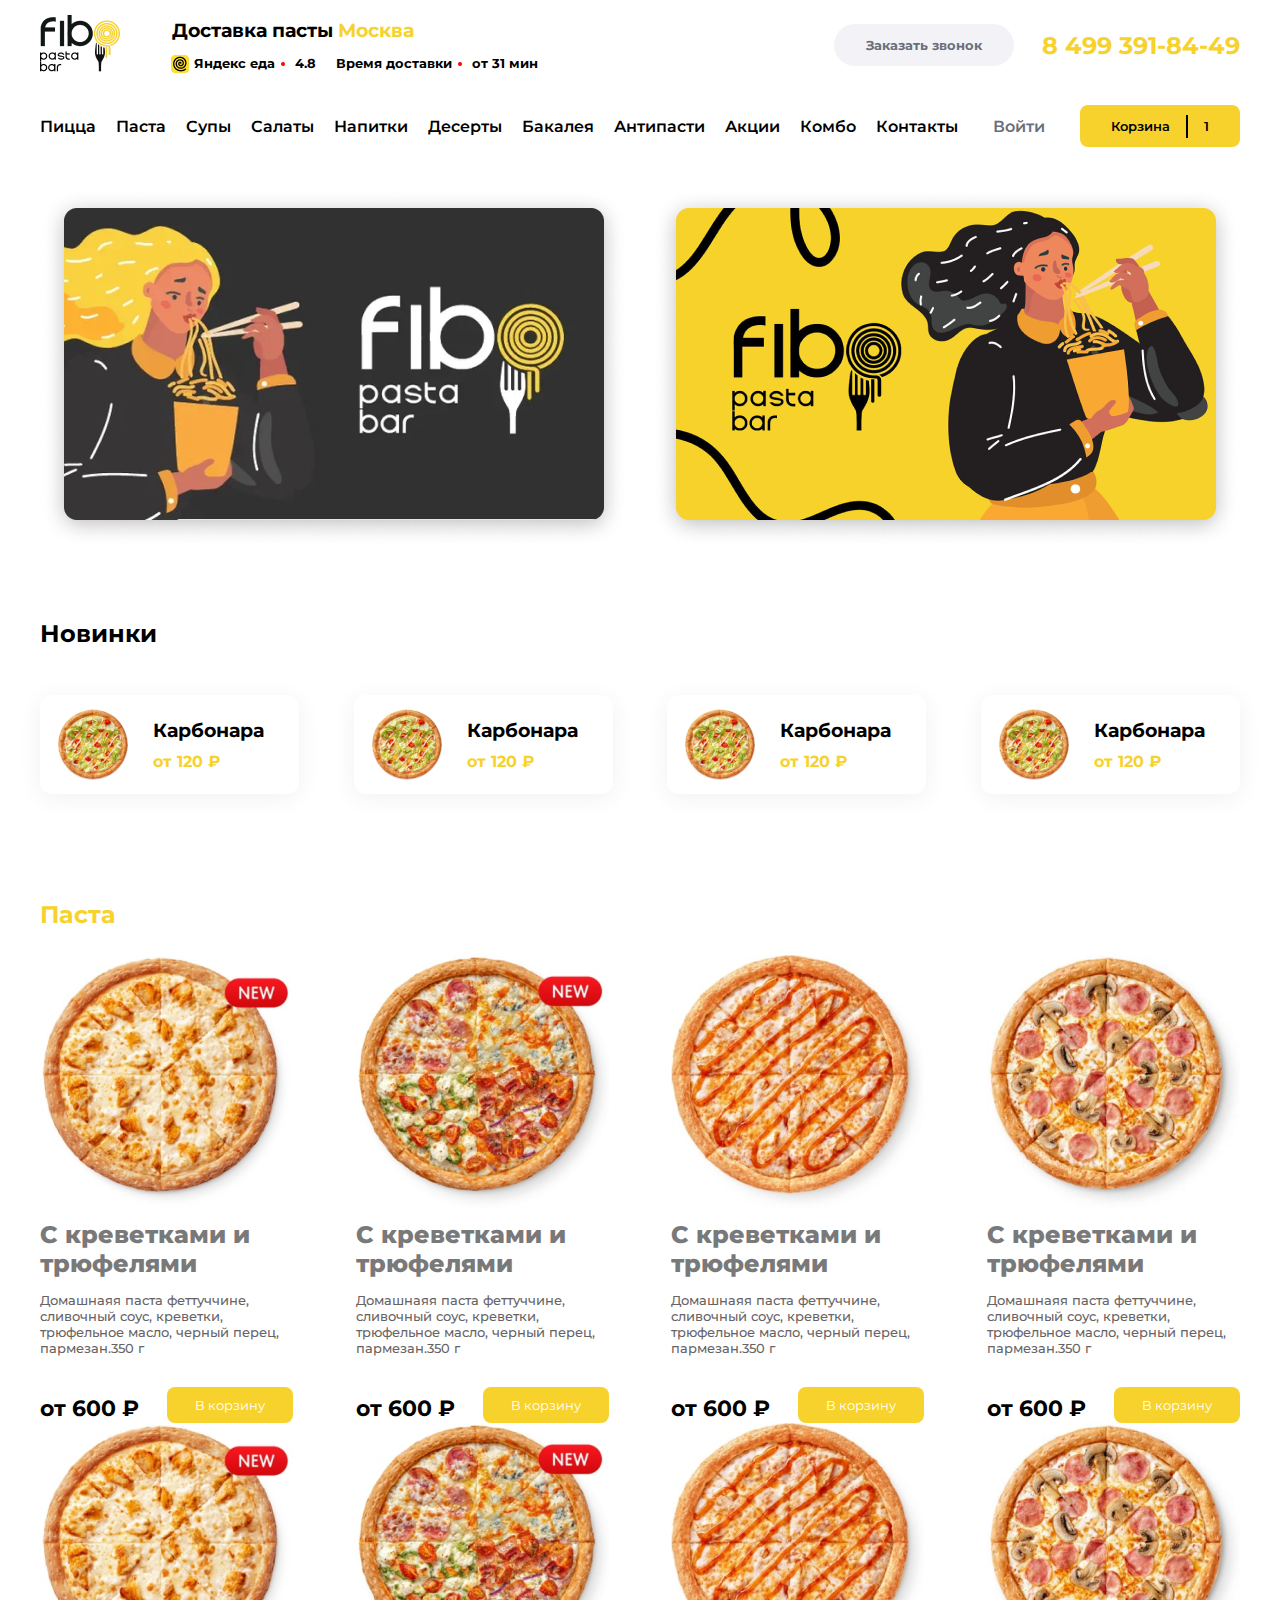
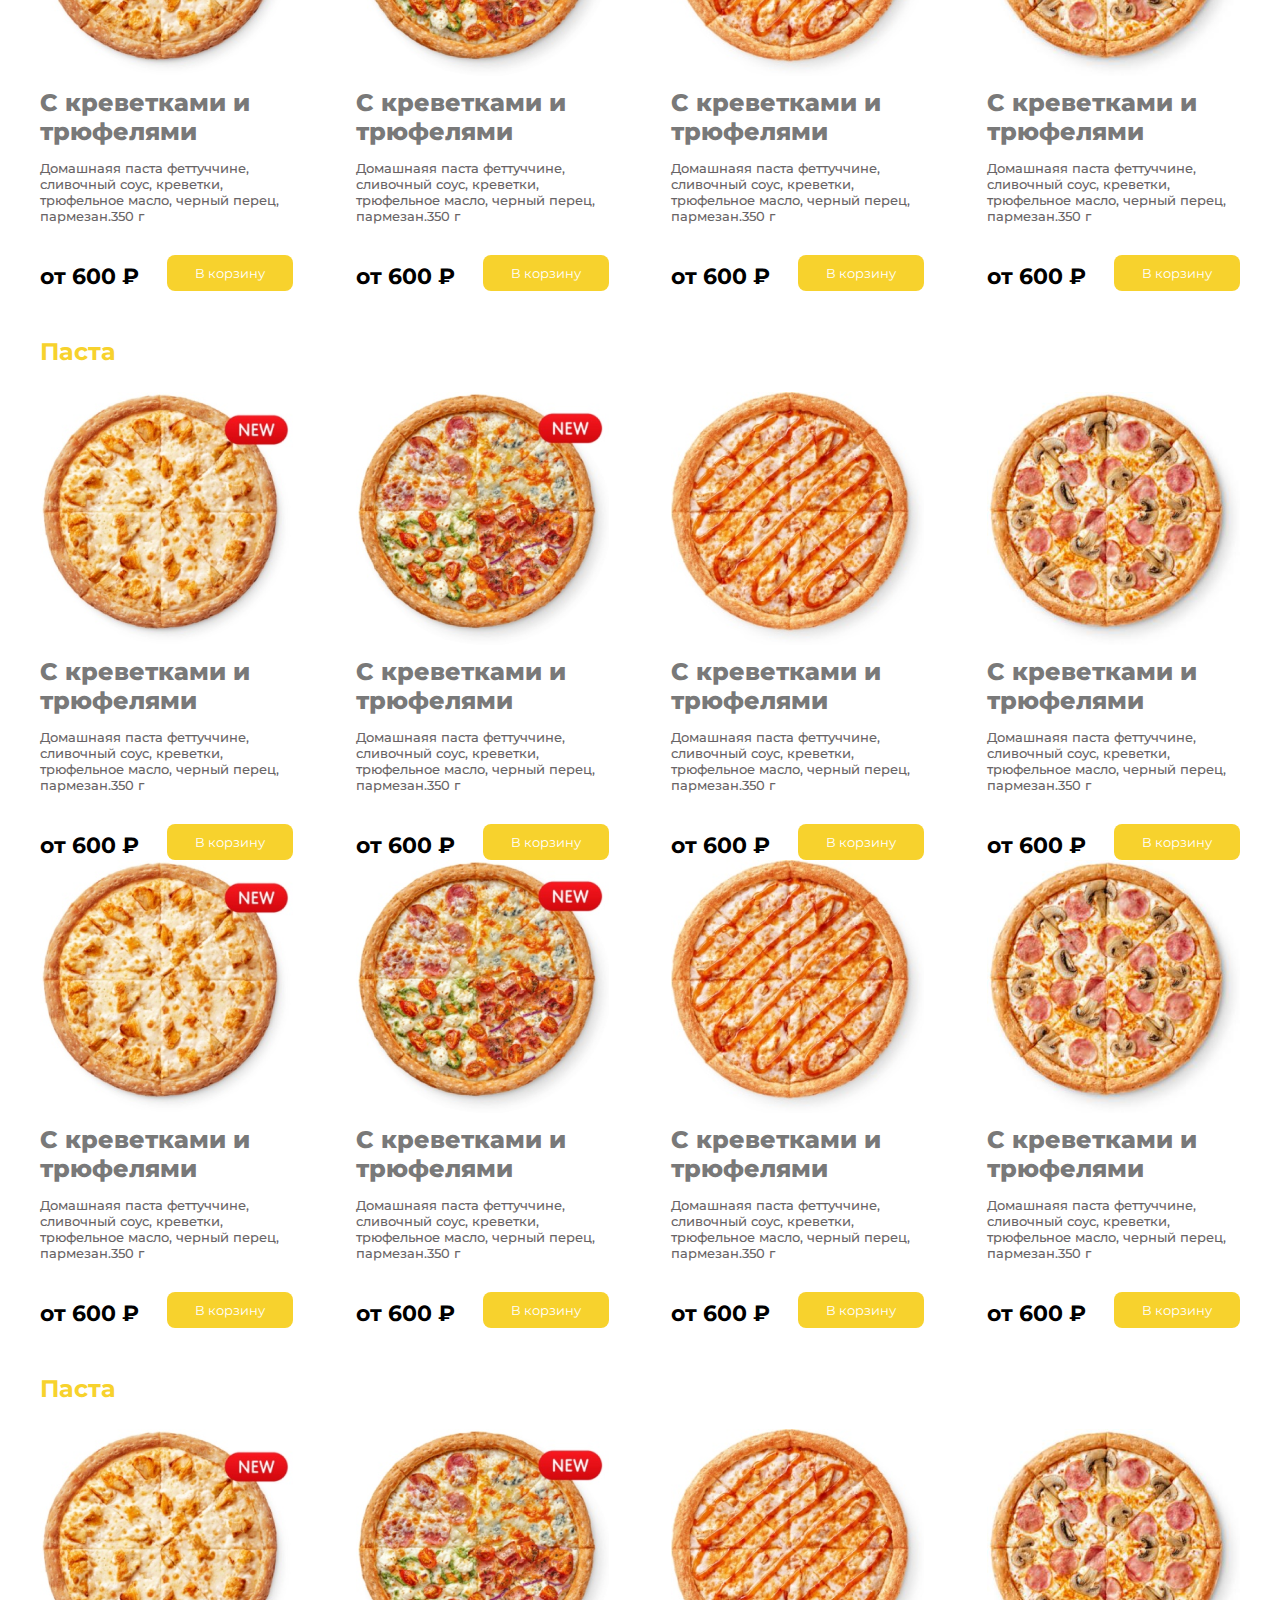
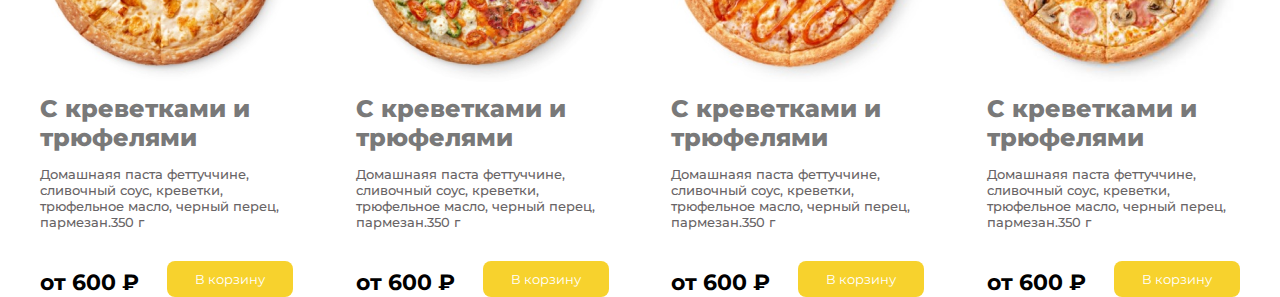
==== index.html @ 434d4a71 "'section2'" ====
<!doctype html>
<html lang="en">
<head>
    <meta charset="UTF-8">
    <meta name="viewport"
          content="width=device-width, user-scalable=no, initial-scale=1.0, maximum-scale=1.0, minimum-scale=1.0">
    <meta http-equiv="X-UA-Compatible" content="ie=edge">
    <title>Document</title>
    <link rel="stylesheet" href="style/style.css">
    <link rel="preconnect" href="https://fonts.googleapis.com">
    <link rel="preconnect" href="https://fonts.gstatic.com" crossorigin>
    <link href="https://fonts.googleapis.com/css2?family=Merienda:wght@300;400;500;700;800&family=Montserrat:wght@300;400;500;600;700;800;900&display=swap" rel="stylesheet">
</head>
<body>
<header>
    <div class="container">
        <div class="header__top">
            <div class="header__icons">
                <img src="image/Rectangle%2076.png" alt="">
                <div class="header__logo">
                    <h3 class="header__delivery">Доставка пасты <span class="header__mos">Москва</span> </h3>
                    <div class="header__description">
                            <h5 class="header__food">Яндекс еда</h5>
                        <h5 class="header__rate">4.8</h5>
                        <h5 class="header__time">Время доставки</h5>
                        <h5>от 31 мин</h5>
                    </div>
                </div>
            </div>
            <div class="header__call">
                <button>Заказать звонок</button>
                    <h2>8 499 391-84-49</h2>
            </div>
        </div>
        <div class="header__bottom">
            <ul>
                <li>Пицца</li>
                <li>Паста </li>
                <li>Супы</li>
                <li>Салаты</li>
                <li>Напитки</li>
                <li>Десерты</li>
                <li>Бакалея</li>
                <li>Антипасти</li>
                <li>Акции</li>
                <li>Комбо</li>
                <li>Контакты</li>
            </ul>
            <p>Войти</p>
            <button>Корзина <span class="header__one">1</span></button>
        </div>
    </div>
</header>
<main>
    <section class="banner">
        <div class="container">
            <div class="banner__carousel">
                <img src="image/image%2031%20(1).png" alt="">
                <img src="image/image%205%20(1).png" alt="">
            </div>
        </div>
    </section>
    <section class="new">
        <div class="container">
            <h2>Новинки</h2>
            <div class="new__cards">
                <div class="new__one">
                    <img src="image/image%208.png" alt="">
                    <div class="new__right">
                        <h3>Карбонара</h3>
                        <h4>от 120 ₽</h4>
                    </div>
                </div>
                <div class="new__one">
                    <img src="image/image%208.png" alt="">
                    <div class="new__right">
                        <h3>Карбонара</h3>
                        <h4>от 120 ₽</h4>
                    </div>
                </div>
                <div class="new__one">
                    <img src="image/image%208.png" alt="">
                    <div class="new__right">
                        <h3>Карбонара</h3>
                        <h4>от 120 ₽</h4>
                    </div>
                </div>
                <div class="new__one">
                    <img src="image/image%208.png" alt="">
                    <div class="new__right">
                        <h3>Карбонара</h3>
                        <h4>от 120 ₽</h4>
                    </div>
                </div>
            </div>
        </div>
    </section>
    <section class="section2">
        <div class="container">
            <h3>Паста</h3>
            <div class="box__menu">
                <div class="pizza__menu">
                    <img src="image/image%2010.png" alt="">
                    <h4>С креветками и трюфелями</h4>
                    <p>Домашнаяя паста феттуччине, сливочный соус, креветки,
                        трюфельное масло, черный перец, пармезан.350 г</p>
                    <div class="pizza__coin">
                        <h4>от 600 ₽</h4>
                        <button>В корзину</button>
                    </div>
                </div>
                <div class="pizza__menu">
                    <img src="image/image%2010%20(1).png" alt="">
                    <h4>С креветками и трюфелями</h4>
                    <p>Домашнаяя паста феттуччине, сливочный соус, креветки,
                        трюфельное масло, черный перец, пармезан.350 г</p>
                    <div class="pizza__coin">
                        <h4>от 600 ₽</h4>
                        <button>В корзину</button>
                    </div>
                </div>
                <div class="pizza__menu">
                    <img src="image/image%2010%20(2).png" alt="">
                    <h4>С креветками и трюфелями</h4>
                    <p>Домашнаяя паста феттуччине, сливочный соус, креветки,
                        трюфельное масло, черный перец, пармезан.350 г</p>
                    <div class="pizza__coin">
                        <h4>от 600 ₽</h4>
                        <button>В корзину</button>
                    </div>
                </div>
                <div class="pizza__menu">
                    <img src="image/image%2010%20(3).png" alt="">
                    <h4>С креветками и трюфелями</h4>
                    <p>Домашнаяя паста феттуччине, сливочный соус, креветки,
                        трюфельное масло, черный перец, пармезан.350 г</p>
                    <div class="pizza__coin">
                        <h4>от 600 ₽</h4>
                        <button>В корзину</button>
                    </div>
                </div>
            </div>
            <div class="box__menu">
                <div class="pizza__menu">
                    <img src="image/image%2010.png" alt="">
                    <h4>С креветками и трюфелями</h4>
                    <p>Домашнаяя паста феттуччине, сливочный соус, креветки,
                        трюфельное масло, черный перец, пармезан.350 г</p>
                    <div class="pizza__coin">
                        <h4>от 600 ₽</h4>
                        <button>В корзину</button>
                    </div>
                </div>
                <div class="pizza__menu">
                    <img src="image/image%2010%20(1).png" alt="">
                    <h4>С креветками и трюфелями</h4>
                    <p>Домашнаяя паста феттуччине, сливочный соус, креветки,
                        трюфельное масло, черный перец, пармезан.350 г</p>
                    <div class="pizza__coin">
                        <h4>от 600 ₽</h4>
                        <button>В корзину</button>
                    </div>
                </div>
                <div class="pizza__menu">
                    <img src="image/image%2010%20(2).png" alt="">
                    <h4>С креветками и трюфелями</h4>
                    <p>Домашнаяя паста феттуччине, сливочный соус, креветки,
                        трюфельное масло, черный перец, пармезан.350 г</p>
                    <div class="pizza__coin">
                        <h4>от 600 ₽</h4>
                        <button>В корзину</button>
                    </div>
                </div>
                <div class="pizza__menu">
                    <img src="image/image%2010%20(3).png" alt="">
                    <h4>С креветками и трюфелями</h4>
                    <p>Домашнаяя паста феттуччине, сливочный соус, креветки,
                        трюфельное масло, черный перец, пармезан.350 г</p>
                    <div class="pizza__coin">
                        <h4>от 600 ₽</h4>
                        <button>В корзину</button>
                    </div>
                </div>
            </div>
            <h3>Паста</h3>
            <div class="box__menu">
                <div class="pizza__menu">
                    <img src="image/image%2010.png" alt="">
                    <h4>С креветками и трюфелями</h4>
                    <p>Домашнаяя паста феттуччине, сливочный соус, креветки,
                        трюфельное масло, черный перец, пармезан.350 г</p>
                    <div class="pizza__coin">
                        <h4>от 600 ₽</h4>
                        <button>В корзину</button>
                    </div>
                </div>
                <div class="pizza__menu">
                    <img src="image/image%2010%20(1).png" alt="">
                    <h4>С креветками и трюфелями</h4>
                    <p>Домашнаяя паста феттуччине, сливочный соус, креветки,
                        трюфельное масло, черный перец, пармезан.350 г</p>
                    <div class="pizza__coin">
                        <h4>от 600 ₽</h4>
                        <button>В корзину</button>
                    </div>
                </div>
                <div class="pizza__menu">
                    <img src="image/image%2010%20(2).png" alt="">
                    <h4>С креветками и трюфелями</h4>
                    <p>Домашнаяя паста феттуччине, сливочный соус, креветки,
                        трюфельное масло, черный перец, пармезан.350 г</p>
                    <div class="pizza__coin">
                        <h4>от 600 ₽</h4>
                        <button>В корзину</button>
                    </div>
                </div>
                <div class="pizza__menu">
                    <img src="image/image%2010%20(3).png" alt="">
                    <h4>С креветками и трюфелями</h4>
                    <p>Домашнаяя паста феттуччине, сливочный соус, креветки,
                        трюфельное масло, черный перец, пармезан.350 г</p>
                    <div class="pizza__coin">
                        <h4>от 600 ₽</h4>
                        <button>В корзину</button>
                    </div>
                </div>
            </div>
            <div class="box__menu">
                <div class="pizza__menu">
                    <img src="image/image%2010.png" alt="">
                    <h4>С креветками и трюфелями</h4>
                    <p>Домашнаяя паста феттуччине, сливочный соус, креветки,
                        трюфельное масло, черный перец, пармезан.350 г</p>
                    <div class="pizza__coin">
                        <h4>от 600 ₽</h4>
                        <button>В корзину</button>
                    </div>
                </div>
                <div class="pizza__menu">
                    <img src="image/image%2010%20(1).png" alt="">
                    <h4>С креветками и трюфелями</h4>
                    <p>Домашнаяя паста феттуччине, сливочный соус, креветки,
                        трюфельное масло, черный перец, пармезан.350 г</p>
                    <div class="pizza__coin">
                        <h4>от 600 ₽</h4>
                        <button>В корзину</button>
                    </div>
                </div>
                <div class="pizza__menu">
                    <img src="image/image%2010%20(2).png" alt="">
                    <h4>С креветками и трюфелями</h4>
                    <p>Домашнаяя паста феттуччине, сливочный соус, креветки,
                        трюфельное масло, черный перец, пармезан.350 г</p>
                    <div class="pizza__coin">
                        <h4>от 600 ₽</h4>
                        <button>В корзину</button>
                    </div>
                </div>
                <div class="pizza__menu">
                    <img src="image/image%2010%20(3).png" alt="">
                    <h4>С креветками и трюфелями</h4>
                    <p>Домашнаяя паста феттуччине, сливочный соус, креветки,
                        трюфельное масло, черный перец, пармезан.350 г</p>
                    <div class="pizza__coin">
                        <h4>от 600 ₽</h4>
                        <button>В корзину</button>
                    </div>
                </div>
            </div>
            <h3>Паста</h3>
            <div class="box__menu">
                <div class="pizza__menu">
                    <img src="image/image%2010.png" alt="">
                    <h4>С креветками и трюфелями</h4>
                    <p>Домашнаяя паста феттуччине, сливочный соус, креветки,
                        трюфельное масло, черный перец, пармезан.350 г</p>
                    <div class="pizza__coin">
                        <h4>от 600 ₽</h4>
                        <button>В корзину</button>
                    </div>
                </div>
                <div class="pizza__menu">
                    <img src="image/image%2010%20(1).png" alt="">
                    <h4>С креветками и трюфелями</h4>
                    <p>Домашнаяя паста феттуччине, сливочный соус, креветки,
                        трюфельное масло, черный перец, пармезан.350 г</p>
                    <div class="pizza__coin">
                        <h4>от 600 ₽</h4>
                        <button>В корзину</button>
                    </div>
                </div>
                <div class="pizza__menu">
                    <img src="image/image%2010%20(2).png" alt="">
                    <h4>С креветками и трюфелями</h4>
                    <p>Домашнаяя паста феттуччине, сливочный соус, креветки,
                        трюфельное масло, черный перец, пармезан.350 г</p>
                    <div class="pizza__coin">
                        <h4>от 600 ₽</h4>
                        <button>В корзину</button>
                    </div>
                </div>
                <div class="pizza__menu">
                    <img src="image/image%2010%20(3).png" alt="">
                    <h4>С креветками и трюфелями</h4>
                    <p>Домашнаяя паста феттуччине, сливочный соус, креветки,
                        трюфельное масло, черный перец, пармезан.350 г</p>
                    <div class="pizza__coin">
                        <h4>от 600 ₽</h4>
                        <button>В корзину</button>
                    </div>
                </div>
            </div>
        </div>
    </section>
</main>
<footer></footer>
</body>
</html>
---- style/style.css ----
*{
    margin: 0;
    padding: 0;
    box-sizing: border-box;
    list-style: none;
    font-family: 'Montserrat', sans-serif;
}
.container{
    width: 1200px;
    margin:  0 auto;
}
.header__top{
    display: flex;
    justify-content: space-between;
    align-items: center;
}
.header__icons{
    display: flex;
    align-items: center;
    column-gap: 52px;
}
.header__call{
    display: flex;
    align-items: center;
    column-gap: 28px;
}
.header__description{
    display: flex;
    margin-left: 22px;
    column-gap: 20px;
    margin-top: 13px;
}
header{
    padding: 15px 0 41px;
}
.header__mos{
    color: #F7D22D;
}
.header__food{
    position: relative;
}
.header__food:before{
    content: '';
    display: block;
    width: 18px;
    height: 18px;
    background: url("../image/image 31.png")center/cover no-repeat;
    position: absolute;
    left: -23px;
}
.header__food:after{
    content: '';
    display: block;
    width: 4px;
    height: 4px;
    background: red;
    border-radius: 50%;
    position: absolute;
    right: -10px;
    top: 44%;
}
.header__rate{
    position: relative;
}
.header__rate:after{
    content: '';
    display: block;
    width: 14px;
    height: 16px;
    background: url("../image/.png")center/cover no-repeat;
    position: absolute;
    top: -7%;
    right: -17px;
}
.header__time{
    position: relative;
}
.header__time:after{
    content: '';
    display: block;
    width: 4px;
    height: 4px;
    background: red;
    border-radius: 50%;
    position: absolute;
    right: -10px;
    top: 44%;
}
.header__call button{
    border-radius: 28px;
    background: #F3F3F7;
    width: 180px;
    height: 42px;
    border: none;
    color: #696F7A;
    font-weight: 700;
}
.header__call h2{
    color: #F7D22D;
}
.header__bottom{
    display: flex;
    align-items: center;
    justify-content: space-between;
    margin-top: 30px;
}
.header__bottom ul{
    display: flex;
    column-gap: 20px;
    font-weight: 600;
}
.header__bottom p{
    font-weight: 600;
    color: #696F7A;
}
.header__bottom button{
    width: 160px;
    height: 42px;
    background: #F7D22D;
    border: none;
    border-radius: 8px;
    color: black;
    font-weight: 600;

}
.header__one{
    margin-left: 30px;
    position: relative;
}
.header__one:before{
    display: block;
    content: '';
    position: absolute;
    width: 2px;
    height: 23px;
    background: black;
    top:-21%;
    right: 21px;
}
.banner__carousel{
    display: flex;
    justify-content: space-between;
}
.new__cards{
    display: flex;
    justify-content: space-between;
    margin-top: 47px;
}
.new__one{
    display: flex;
    align-items: center;
    column-gap: 25px;
    box-shadow: 0px 4px 24px 0px rgba(0, 0, 0, 0.06);
    border-radius: 12px;
    padding: 14px 35px 14px 17px;
}
.new__one h4{
    color: #F7D22D;
    margin-top: 10px;
}
.new{
    padding: 71px 0 60px;
    opacity: 100;
}
.section2 h3{
    margin: 46px 0 26px;
    font-size: 24px;
    font-weight: 700;
    color: #F7D22D;
}
.box__menu{
    display: flex;
    justify-content: space-between;
}
.pizza__menu{
    width: 253px;
}
.pizza__menu h4{
    margin-top: 8px;
    font-size: 24px;
    font-weight: 800;
    color: #797979;
}
.pizza__menu p{
    margin-top: 14px;
    font-size: 13px;
    font-weight: 500;
    color: #686466;
}
.pizza__coin{
    display: flex;
    justify-content: space-between;
    margin-top: 31px;

}
.pizza__coin h4{
    font-size: 22px;
    font-weight: 700;
    color: black;
}
.pizza__coin button{
    width: 126px;
    height: 36px;
    border-radius: 8px;
    background: #F7D22D;
    color: white;
    border: none;
}
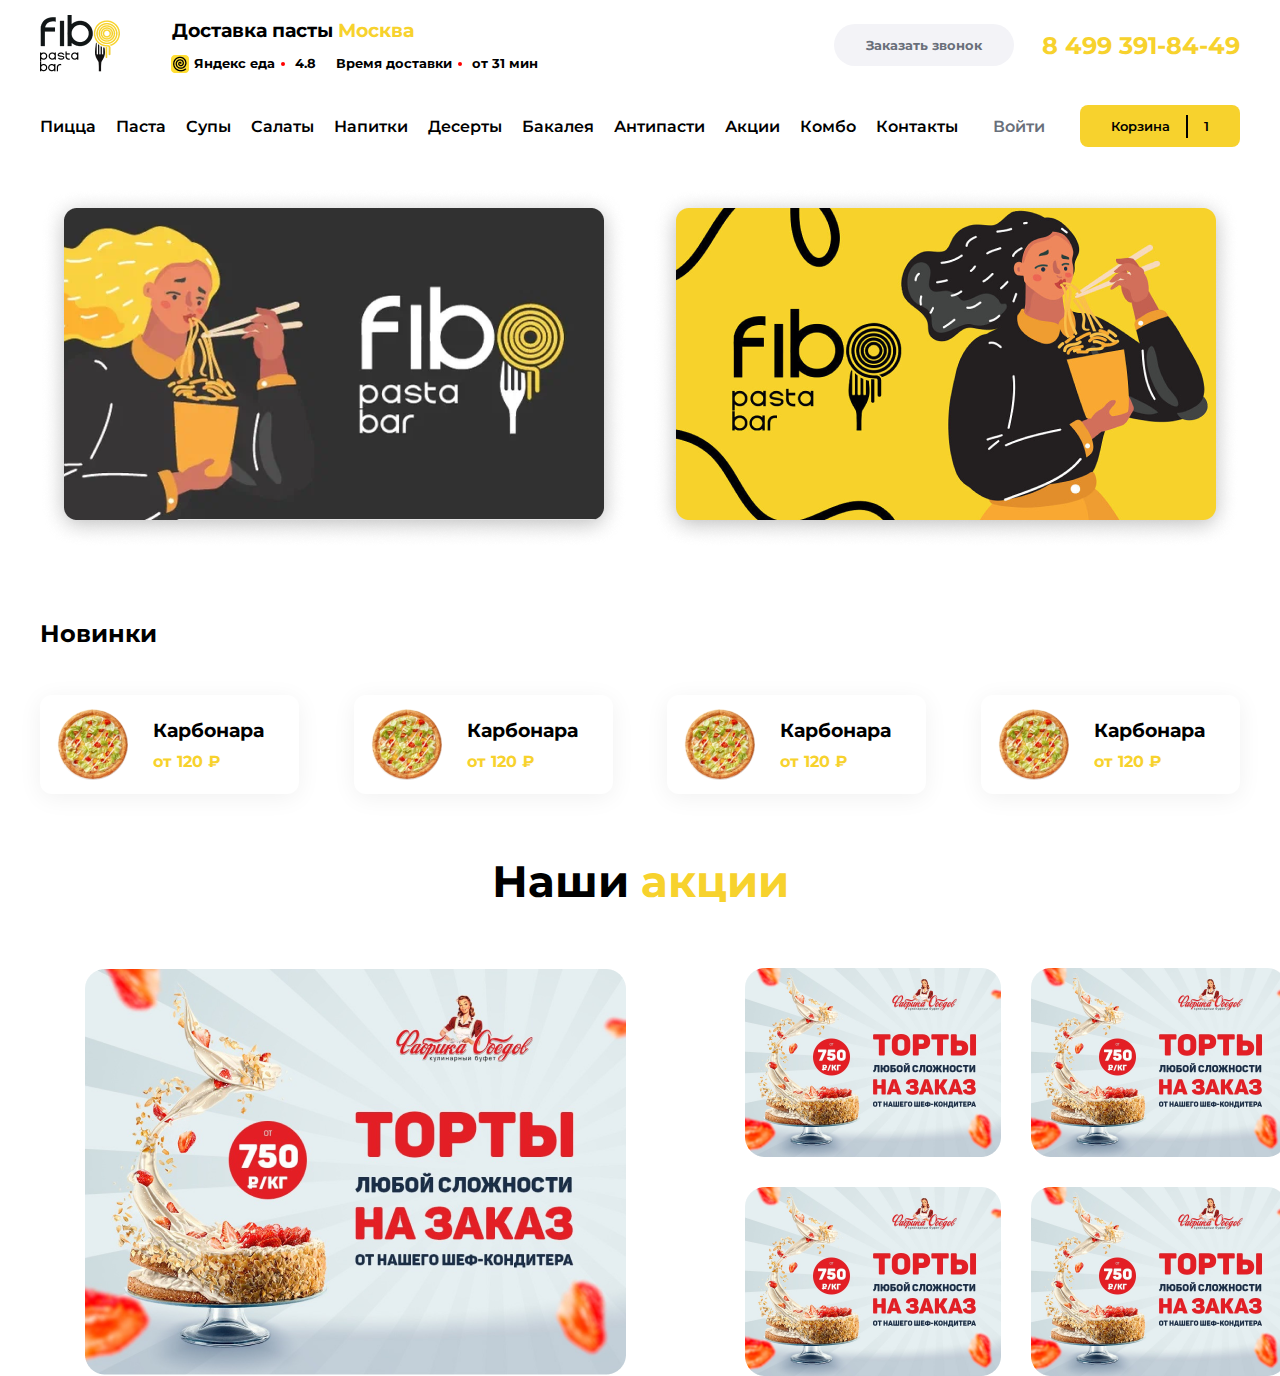
==== commit e045ded8: "add our sale" ====
--- a/index.html
+++ b/index.html
@@ -95,223 +95,31 @@
             </div>
         </div>
     </section>
-    <section class="section2">
+    <section>
         <div class="container">
-            <h3>Паста</h3>
-            <div class="box__menu">
-                <div class="pizza__menu">
-                    <img src="image/image%2010.png" alt="">
-                    <h4>С креветками и трюфелями</h4>
-                    <p>Домашнаяя паста феттуччине, сливочный соус, креветки,
-                        трюфельное масло, черный перец, пармезан.350 г</p>
-                    <div class="pizza__coin">
-                        <h4>от 600 ₽</h4>
-                        <button>В корзину</button>
-                    </div>
-                </div>
-                <div class="pizza__menu">
-                    <img src="image/image%2010%20(1).png" alt="">
-                    <h4>С креветками и трюфелями</h4>
-                    <p>Домашнаяя паста феттуччине, сливочный соус, креветки,
-                        трюфельное масло, черный перец, пармезан.350 г</p>
-                    <div class="pizza__coin">
-                        <h4>от 600 ₽</h4>
-                        <button>В корзину</button>
-                    </div>
-                </div>
-                <div class="pizza__menu">
-                    <img src="image/image%2010%20(2).png" alt="">
-                    <h4>С креветками и трюфелями</h4>
-                    <p>Домашнаяя паста феттуччине, сливочный соус, креветки,
-                        трюфельное масло, черный перец, пармезан.350 г</p>
-                    <div class="pizza__coin">
-                        <h4>от 600 ₽</h4>
-                        <button>В корзину</button>
-                    </div>
-                </div>
-                <div class="pizza__menu">
-                    <img src="image/image%2010%20(3).png" alt="">
-                    <h4>С креветками и трюфелями</h4>
-                    <p>Домашнаяя паста феттуччине, сливочный соус, креветки,
-                        трюфельное масло, черный перец, пармезан.350 г</p>
-                    <div class="pizza__coin">
-                        <h4>от 600 ₽</h4>
-                        <button>В корзину</button>
-                    </div>
-                </div>
-            </div>
-            <div class="box__menu">
-                <div class="pizza__menu">
-                    <img src="image/image%2010.png" alt="">
-                    <h4>С креветками и трюфелями</h4>
-                    <p>Домашнаяя паста феттуччине, сливочный соус, креветки,
-                        трюфельное масло, черный перец, пармезан.350 г</p>
-                    <div class="pizza__coin">
-                        <h4>от 600 ₽</h4>
-                        <button>В корзину</button>
-                    </div>
-                </div>
-                <div class="pizza__menu">
-                    <img src="image/image%2010%20(1).png" alt="">
-                    <h4>С креветками и трюфелями</h4>
-                    <p>Домашнаяя паста феттуччине, сливочный соус, креветки,
-                        трюфельное масло, черный перец, пармезан.350 г</p>
-                    <div class="pizza__coin">
-                        <h4>от 600 ₽</h4>
-                        <button>В корзину</button>
-                    </div>
-                </div>
-                <div class="pizza__menu">
-                    <img src="image/image%2010%20(2).png" alt="">
-                    <h4>С креветками и трюфелями</h4>
-                    <p>Домашнаяя паста феттуччине, сливочный соус, креветки,
-                        трюфельное масло, черный перец, пармезан.350 г</p>
-                    <div class="pizza__coin">
-                        <h4>от 600 ₽</h4>
-                        <button>В корзину</button>
-                    </div>
-                </div>
-                <div class="pizza__menu">
-                    <img src="image/image%2010%20(3).png" alt="">
-                    <h4>С креветками и трюфелями</h4>
-                    <p>Домашнаяя паста феттуччине, сливочный соус, креветки,
-                        трюфельное масло, черный перец, пармезан.350 г</p>
-                    <div class="pizza__coin">
-                        <h4>от 600 ₽</h4>
-                        <button>В корзину</button>
-                    </div>
-                </div>
-            </div>
-            <h3>Паста</h3>
-            <div class="box__menu">
-                <div class="pizza__menu">
-                    <img src="image/image%2010.png" alt="">
-                    <h4>С креветками и трюфелями</h4>
-                    <p>Домашнаяя паста феттуччине, сливочный соус, креветки,
-                        трюфельное масло, черный перец, пармезан.350 г</p>
-                    <div class="pizza__coin">
-                        <h4>от 600 ₽</h4>
-                        <button>В корзину</button>
-                    </div>
-                </div>
-                <div class="pizza__menu">
-                    <img src="image/image%2010%20(1).png" alt="">
-                    <h4>С креветками и трюфелями</h4>
-                    <p>Домашнаяя паста феттуччине, сливочный соус, креветки,
-                        трюфельное масло, черный перец, пармезан.350 г</p>
-                    <div class="pizza__coin">
-                        <h4>от 600 ₽</h4>
-                        <button>В корзину</button>
-                    </div>
-                </div>
-                <div class="pizza__menu">
-                    <img src="image/image%2010%20(2).png" alt="">
-                    <h4>С креветками и трюфелями</h4>
-                    <p>Домашнаяя паста феттуччине, сливочный соус, креветки,
-                        трюфельное масло, черный перец, пармезан.350 г</p>
-                    <div class="pizza__coin">
-                        <h4>от 600 ₽</h4>
-                        <button>В корзину</button>
-                    </div>
-                </div>
-                <div class="pizza__menu">
-                    <img src="image/image%2010%20(3).png" alt="">
-                    <h4>С креветками и трюфелями</h4>
-                    <p>Домашнаяя паста феттуччине, сливочный соус, креветки,
-                        трюфельное масло, черный перец, пармезан.350 г</p>
-                    <div class="pizza__coin">
-                        <h4>от 600 ₽</h4>
-                        <button>В корзину</button>
-                    </div>
-                </div>
-            </div>
-            <div class="box__menu">
-                <div class="pizza__menu">
-                    <img src="image/image%2010.png" alt="">
-                    <h4>С креветками и трюфелями</h4>
-                    <p>Домашнаяя паста феттуччине, сливочный соус, креветки,
-                        трюфельное масло, черный перец, пармезан.350 г</p>
-                    <div class="pizza__coin">
-                        <h4>от 600 ₽</h4>
-                        <button>В корзину</button>
-                    </div>
-                </div>
-                <div class="pizza__menu">
-                    <img src="image/image%2010%20(1).png" alt="">
-                    <h4>С креветками и трюфелями</h4>
-                    <p>Домашнаяя паста феттуччине, сливочный соус, креветки,
-                        трюфельное масло, черный перец, пармезан.350 г</p>
-                    <div class="pizza__coin">
-                        <h4>от 600 ₽</h4>
-                        <button>В корзину</button>
-                    </div>
-                </div>
-                <div class="pizza__menu">
-                    <img src="image/image%2010%20(2).png" alt="">
-                    <h4>С креветками и трюфелями</h4>
-                    <p>Домашнаяя паста феттуччине, сливочный соус, креветки,
-                        трюфельное масло, черный перец, пармезан.350 г</p>
-                    <div class="pizza__coin">
-                        <h4>от 600 ₽</h4>
-                        <button>В корзину</button>
-                    </div>
-                </div>
-                <div class="pizza__menu">
-                    <img src="image/image%2010%20(3).png" alt="">
-                    <h4>С креветками и трюфелями</h4>
-                    <p>Домашнаяя паста феттуччине, сливочный соус, креветки,
-                        трюфельное масло, черный перец, пармезан.350 г</p>
-                    <div class="pizza__coin">
-                        <h4>от 600 ₽</h4>
-                        <button>В корзину</button>
-                    </div>
-                </div>
-            </div>
-            <h3>Паста</h3>
-            <div class="box__menu">
-                <div class="pizza__menu">
-                    <img src="image/image%2010.png" alt="">
-                    <h4>С креветками и трюфелями</h4>
-                    <p>Домашнаяя паста феттуччине, сливочный соус, креветки,
-                        трюфельное масло, черный перец, пармезан.350 г</p>
-                    <div class="pizza__coin">
-                        <h4>от 600 ₽</h4>
-                        <button>В корзину</button>
-                    </div>
-                </div>
-                <div class="pizza__menu">
-                    <img src="image/image%2010%20(1).png" alt="">
-                    <h4>С креветками и трюфелями</h4>
-                    <p>Домашнаяя паста феттуччине, сливочный соус, креветки,
-                        трюфельное масло, черный перец, пармезан.350 г</p>
-                    <div class="pizza__coin">
-                        <h4>от 600 ₽</h4>
-                        <button>В корзину</button>
-                    </div>
-                </div>
-                <div class="pizza__menu">
-                    <img src="image/image%2010%20(2).png" alt="">
-                    <h4>С креветками и трюфелями</h4>
-                    <p>Домашнаяя паста феттуччине, сливочный соус, креветки,
-                        трюфельное масло, черный перец, пармезан.350 г</p>
-                    <div class="pizza__coin">
-                        <h4>от 600 ₽</h4>
-                        <button>В корзину</button>
-                    </div>
-                </div>
-                <div class="pizza__menu">
-                    <img src="image/image%2010%20(3).png" alt="">
-                    <h4>С креветками и трюфелями</h4>
-                    <p>Домашнаяя паста феттуччине, сливочный соус, креветки,
-                        трюфельное масло, черный перец, пармезан.350 г</p>
-                    <div class="pizza__coin">
-                        <h4>от 600 ₽</h4>
-                        <button>В корзину</button>
-                    </div>
-                </div>
-            </div>
+
         </div>
     </section>
+    <section2>
+      <div class="container">
+         <div class="section2__icon">
+           <h2>Наши <span>акции</span></h2>
+         </div>
+          <div class="new__box">
+              <img src="./image/image%2026.png" alt="">
+              <div class="new__cards__nes">
+                  <div class="card__left">
+                      <img src="./image%2027.png" alt="">
+                      <img src="./image%2027.png" alt="">
+                  </div>
+                  <div class="card__right">
+                      <img src="./image%2027.png" alt="">
+                      <img src="./image%2027.png" alt="">
+                  </div>
+              </div>
+          </div>
+      </div>
+    </section2>
 </main>
 <footer></footer>
 </body>
--- a/style/style.css
+++ b/style/style.css
@@ -162,47 +162,31 @@
     padding: 71px 0 60px;
     opacity: 100;
 }
-.section2 h3{
-    margin: 46px 0 26px;
-    font-size: 24px;
-    font-weight: 700;
+.section2__icon h2{
+    font-size: 44px;
+    justify-content: center;
+    /*left: 50%;*/
+    text-align: center;
+}
+.new__box{
+    margin-top: 60px;
+    display: flex;
+    justify-content: space-around;
+    align-items: center;
+}
+.new__cards__nes{
+    width: 40%;
+    display: flex;
+}
+
+.new__cards__nes div {
+    display: flex;
+    gap: 30px;
+    margin-left: 30px;
+    flex-direction: column;
+    justify-content: center;
+}
+
+.section2__icon span {
     color: #F7D22D;
-}
-.box__menu{
-    display: flex;
-    justify-content: space-between;
-}
-.pizza__menu{
-    width: 253px;
-}
-.pizza__menu h4{
-    margin-top: 8px;
-    font-size: 24px;
-    font-weight: 800;
-    color: #797979;
-}
-.pizza__menu p{
-    margin-top: 14px;
-    font-size: 13px;
-    font-weight: 500;
-    color: #686466;
-}
-.pizza__coin{
-    display: flex;
-    justify-content: space-between;
-    margin-top: 31px;
-
-}
-.pizza__coin h4{
-    font-size: 22px;
-    font-weight: 700;
-    color: black;
-}
-.pizza__coin button{
-    width: 126px;
-    height: 36px;
-    border-radius: 8px;
-    background: #F7D22D;
-    color: white;
-    border: none;
-}
+}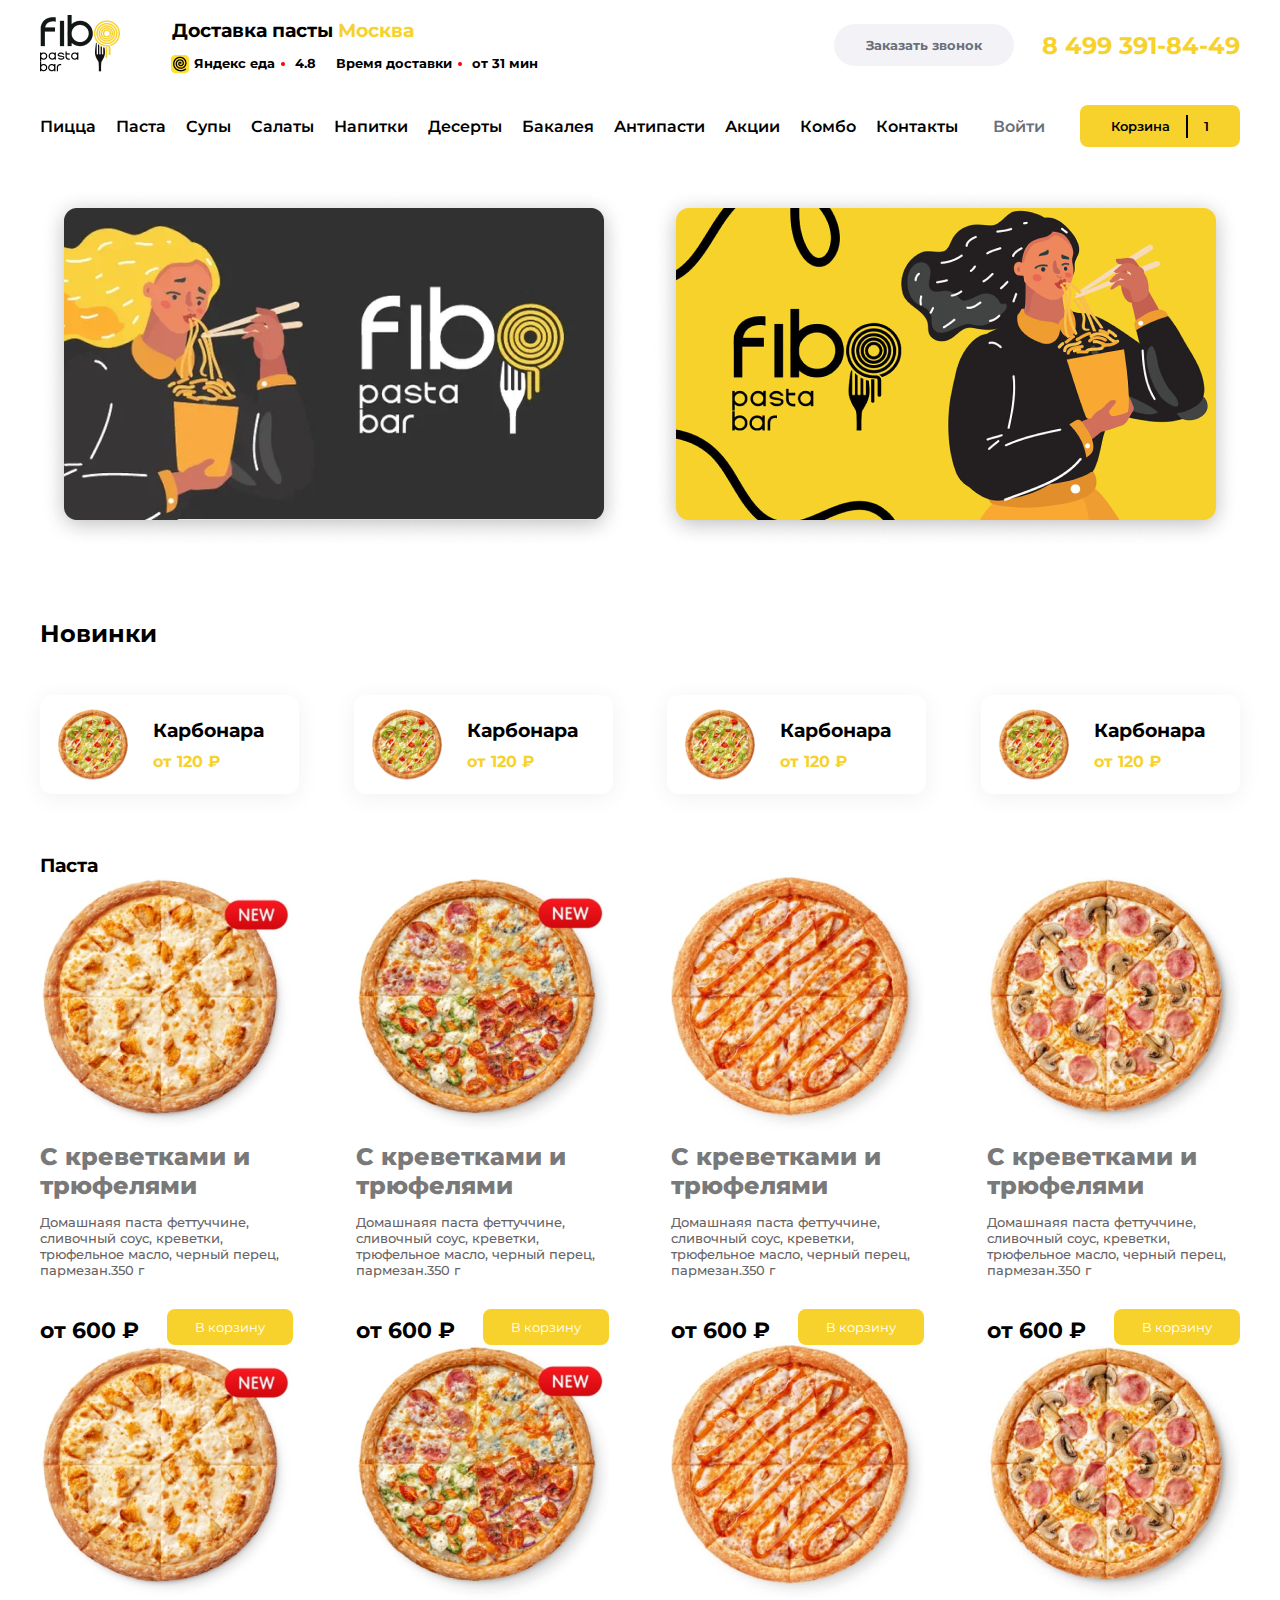
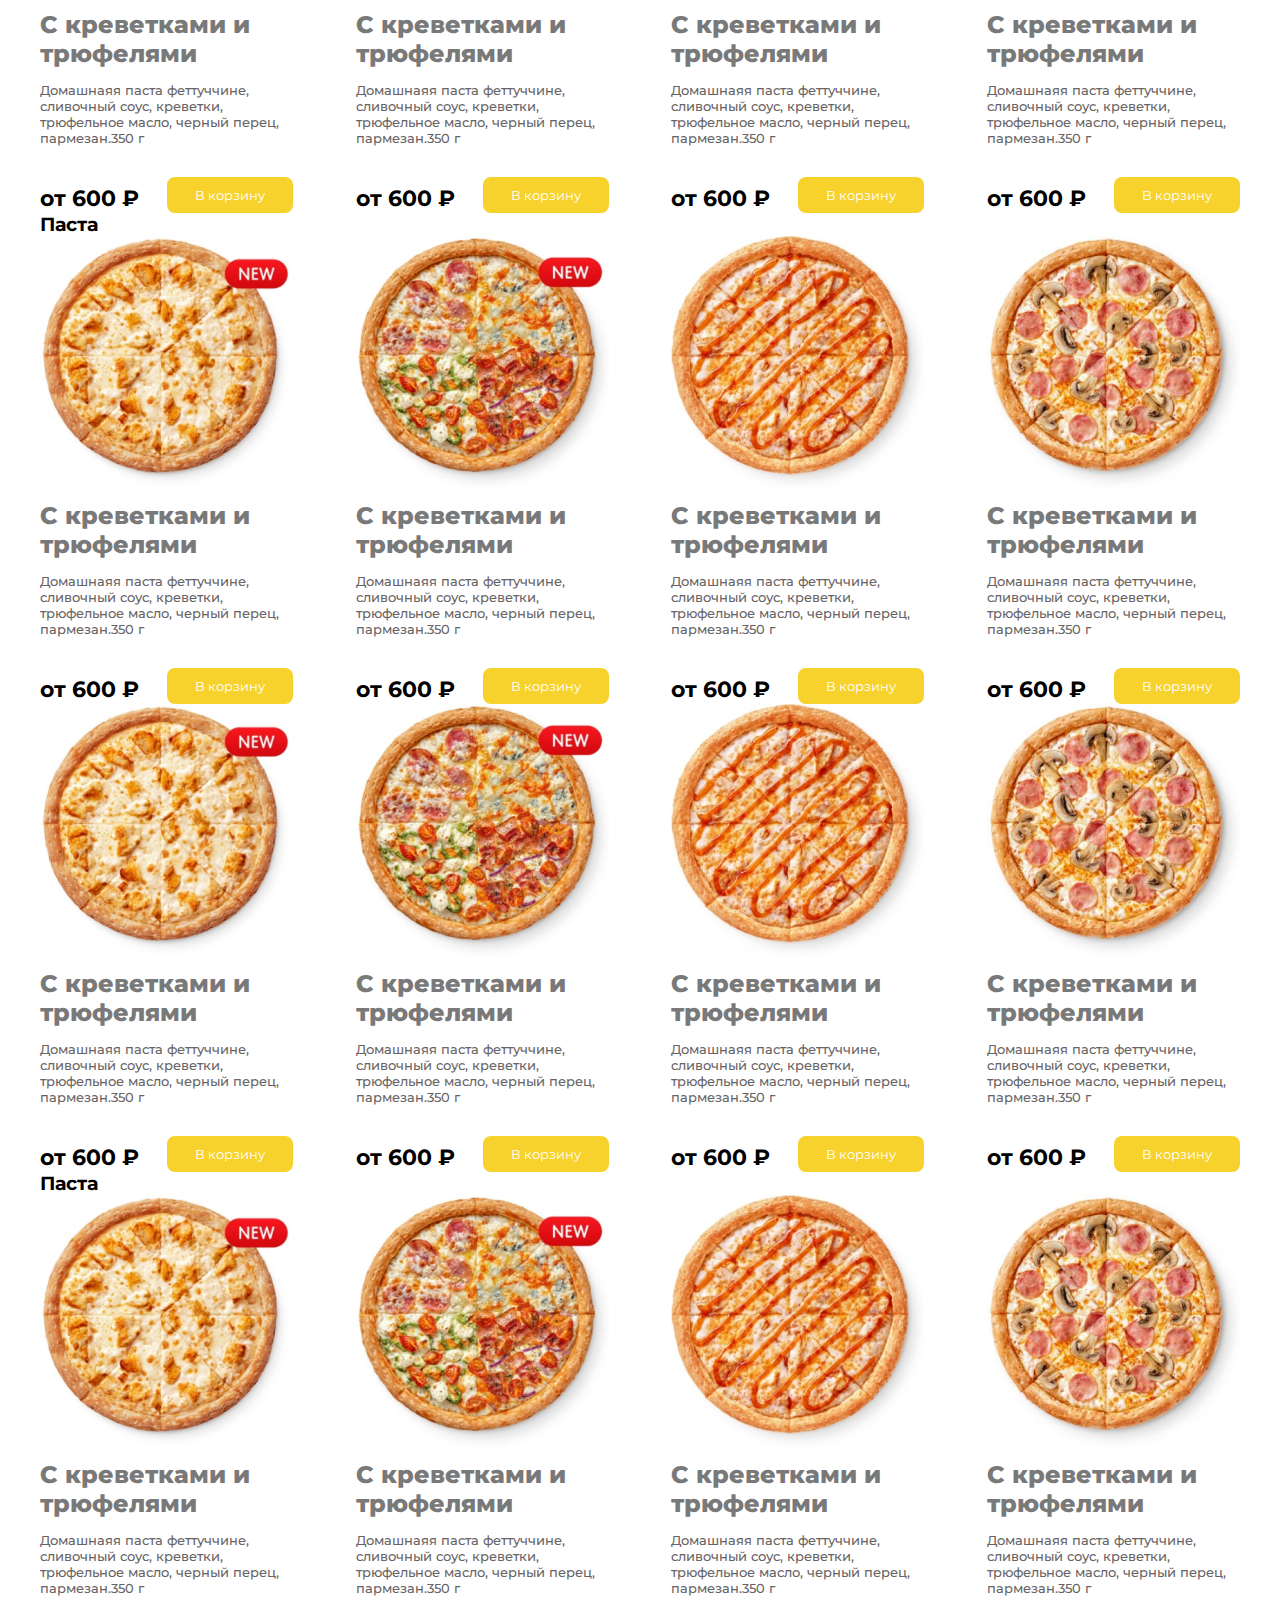
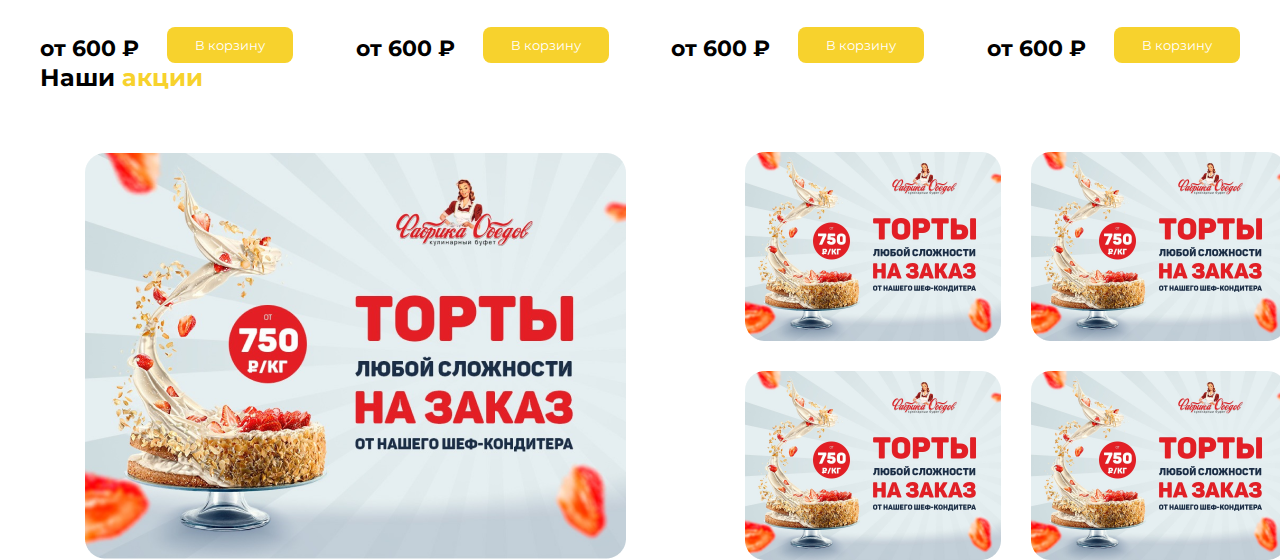
==== commit d96e8380: "add our sale" ====
--- a/index.html
+++ b/index.html
@@ -95,9 +95,221 @@
             </div>
         </div>
     </section>
-    <section>
+    <section class="section2">
         <div class="container">
-
+            <h3>Паста</h3>
+            <div class="box__menu">
+                <div class="pizza__menu">
+                    <img src="image/image%2010.png" alt="">
+                    <h4>С креветками и трюфелями</h4>
+                    <p>Домашнаяя паста феттуччине, сливочный соус, креветки,
+                        трюфельное масло, черный перец, пармезан.350 г</p>
+                    <div class="pizza__coin">
+                        <h4>от 600 ₽</h4>
+                        <button>В корзину</button>
+                    </div>
+                </div>
+                <div class="pizza__menu">
+                    <img src="image/image%2010%20(1).png" alt="">
+                    <h4>С креветками и трюфелями</h4>
+                    <p>Домашнаяя паста феттуччине, сливочный соус, креветки,
+                        трюфельное масло, черный перец, пармезан.350 г</p>
+                    <div class="pizza__coin">
+                        <h4>от 600 ₽</h4>
+                        <button>В корзину</button>
+                    </div>
+                </div>
+                <div class="pizza__menu">
+                    <img src="image/image%2010%20(2).png" alt="">
+                    <h4>С креветками и трюфелями</h4>
+                    <p>Домашнаяя паста феттуччине, сливочный соус, креветки,
+                        трюфельное масло, черный перец, пармезан.350 г</p>
+                    <div class="pizza__coin">
+                        <h4>от 600 ₽</h4>
+                        <button>В корзину</button>
+                    </div>
+                </div>
+                <div class="pizza__menu">
+                    <img src="image/image%2010%20(3).png" alt="">
+                    <h4>С креветками и трюфелями</h4>
+                    <p>Домашнаяя паста феттуччине, сливочный соус, креветки,
+                        трюфельное масло, черный перец, пармезан.350 г</p>
+                    <div class="pizza__coin">
+                        <h4>от 600 ₽</h4>
+                        <button>В корзину</button>
+                    </div>
+                </div>
+            </div>
+            <div class="box__menu">
+                <div class="pizza__menu">
+                    <img src="image/image%2010.png" alt="">
+                    <h4>С креветками и трюфелями</h4>
+                    <p>Домашнаяя паста феттуччине, сливочный соус, креветки,
+                        трюфельное масло, черный перец, пармезан.350 г</p>
+                    <div class="pizza__coin">
+                        <h4>от 600 ₽</h4>
+                        <button>В корзину</button>
+                    </div>
+                </div>
+                <div class="pizza__menu">
+                    <img src="image/image%2010%20(1).png" alt="">
+                    <h4>С креветками и трюфелями</h4>
+                    <p>Домашнаяя паста феттуччине, сливочный соус, креветки,
+                        трюфельное масло, черный перец, пармезан.350 г</p>
+                    <div class="pizza__coin">
+                        <h4>от 600 ₽</h4>
+                        <button>В корзину</button>
+                    </div>
+                </div>
+                <div class="pizza__menu">
+                    <img src="image/image%2010%20(2).png" alt="">
+                    <h4>С креветками и трюфелями</h4>
+                    <p>Домашнаяя паста феттуччине, сливочный соус, креветки,
+                        трюфельное масло, черный перец, пармезан.350 г</p>
+                    <div class="pizza__coin">
+                        <h4>от 600 ₽</h4>
+                        <button>В корзину</button>
+                    </div>
+                </div>
+                <div class="pizza__menu">
+                    <img src="image/image%2010%20(3).png" alt="">
+                    <h4>С креветками и трюфелями</h4>
+                    <p>Домашнаяя паста феттуччине, сливочный соус, креветки,
+                        трюфельное масло, черный перец, пармезан.350 г</p>
+                    <div class="pizza__coin">
+                        <h4>от 600 ₽</h4>
+                        <button>В корзину</button>
+                    </div>
+                </div>
+            </div>
+            <h3>Паста</h3>
+            <div class="box__menu">
+                <div class="pizza__menu">
+                    <img src="image/image%2010.png" alt="">
+                    <h4>С креветками и трюфелями</h4>
+                    <p>Домашнаяя паста феттуччине, сливочный соус, креветки,
+                        трюфельное масло, черный перец, пармезан.350 г</p>
+                    <div class="pizza__coin">
+                        <h4>от 600 ₽</h4>
+                        <button>В корзину</button>
+                    </div>
+                </div>
+                <div class="pizza__menu">
+                    <img src="image/image%2010%20(1).png" alt="">
+                    <h4>С креветками и трюфелями</h4>
+                    <p>Домашнаяя паста феттуччине, сливочный соус, креветки,
+                        трюфельное масло, черный перец, пармезан.350 г</p>
+                    <div class="pizza__coin">
+                        <h4>от 600 ₽</h4>
+                        <button>В корзину</button>
+                    </div>
+                </div>
+                <div class="pizza__menu">
+                    <img src="image/image%2010%20(2).png" alt="">
+                    <h4>С креветками и трюфелями</h4>
+                    <p>Домашнаяя паста феттуччине, сливочный соус, креветки,
+                        трюфельное масло, черный перец, пармезан.350 г</p>
+                    <div class="pizza__coin">
+                        <h4>от 600 ₽</h4>
+                        <button>В корзину</button>
+                    </div>
+                </div>
+                <div class="pizza__menu">
+                    <img src="image/image%2010%20(3).png" alt="">
+                    <h4>С креветками и трюфелями</h4>
+                    <p>Домашнаяя паста феттуччине, сливочный соус, креветки,
+                        трюфельное масло, черный перец, пармезан.350 г</p>
+                    <div class="pizza__coin">
+                        <h4>от 600 ₽</h4>
+                        <button>В корзину</button>
+                    </div>
+                </div>
+            </div>
+            <div class="box__menu">
+                <div class="pizza__menu">
+                    <img src="image/image%2010.png" alt="">
+                    <h4>С креветками и трюфелями</h4>
+                    <p>Домашнаяя паста феттуччине, сливочный соус, креветки,
+                        трюфельное масло, черный перец, пармезан.350 г</p>
+                    <div class="pizza__coin">
+                        <h4>от 600 ₽</h4>
+                        <button>В корзину</button>
+                    </div>
+                </div>
+                <div class="pizza__menu">
+                    <img src="image/image%2010%20(1).png" alt="">
+                    <h4>С креветками и трюфелями</h4>
+                    <p>Домашнаяя паста феттуччине, сливочный соус, креветки,
+                        трюфельное масло, черный перец, пармезан.350 г</p>
+                    <div class="pizza__coin">
+                        <h4>от 600 ₽</h4>
+                        <button>В корзину</button>
+                    </div>
+                </div>
+                <div class="pizza__menu">
+                    <img src="image/image%2010%20(2).png" alt="">
+                    <h4>С креветками и трюфелями</h4>
+                    <p>Домашнаяя паста феттуччине, сливочный соус, креветки,
+                        трюфельное масло, черный перец, пармезан.350 г</p>
+                    <div class="pizza__coin">
+                        <h4>от 600 ₽</h4>
+                        <button>В корзину</button>
+                    </div>
+                </div>
+                <div class="pizza__menu">
+                    <img src="image/image%2010%20(3).png" alt="">
+                    <h4>С креветками и трюфелями</h4>
+                    <p>Домашнаяя паста феттуччине, сливочный соус, креветки,
+                        трюфельное масло, черный перец, пармезан.350 г</p>
+                    <div class="pizza__coin">
+                        <h4>от 600 ₽</h4>
+                        <button>В корзину</button>
+                    </div>
+                </div>
+            </div>
+            <h3>Паста</h3>
+            <div class="box__menu">
+                <div class="pizza__menu">
+                    <img src="image/image%2010.png" alt="">
+                    <h4>С креветками и трюфелями</h4>
+                    <p>Домашнаяя паста феттуччине, сливочный соус, креветки,
+                        трюфельное масло, черный перец, пармезан.350 г</p>
+                    <div class="pizza__coin">
+                        <h4>от 600 ₽</h4>
+                        <button>В корзину</button>
+                    </div>
+                </div>
+                <div class="pizza__menu">
+                    <img src="image/image%2010%20(1).png" alt="">
+                    <h4>С креветками и трюфелями</h4>
+                    <p>Домашнаяя паста феттуччине, сливочный соус, креветки,
+                        трюфельное масло, черный перец, пармезан.350 г</p>
+                    <div class="pizza__coin">
+                        <h4>от 600 ₽</h4>
+                        <button>В корзину</button>
+                    </div>
+                </div>
+                <div class="pizza__menu">
+                    <img src="image/image%2010%20(2).png" alt="">
+                    <h4>С креветками и трюфелями</h4>
+                    <p>Домашнаяя паста феттуччине, сливочный соус, креветки,
+                        трюфельное масло, черный перец, пармезан.350 г</p>
+                    <div class="pizza__coin">
+                        <h4>от 600 ₽</h4>
+                        <button>В корзину</button>
+                    </div>
+                </div>
+                <div class="pizza__menu">
+                    <img src="image/image%2010%20(3).png" alt="">
+                    <h4>С креветками и трюфелями</h4>
+                    <p>Домашнаяя паста феттуччине, сливочный соус, креветки,
+                        трюфельное масло, черный перец, пармезан.350 г</p>
+                    <div class="pizza__coin">
+                        <h4>от 600 ₽</h4>
+                        <button>В корзину</button>
+                    </div>
+                </div>
+            </div>
         </div>
     </section>
     <section2>
--- a/style/style.css
+++ b/style/style.css
@@ -162,6 +162,7 @@
     padding: 71px 0 60px;
     opacity: 100;
 }
+<<<<<<< HEAD
 .section2__icon h2{
     font-size: 44px;
     justify-content: center;
@@ -189,4 +190,50 @@
 
 .section2__icon span {
     color: #F7D22D;
-}+}
+=======
+.section2 h3{
+    margin: 46px 0 26px;
+    font-size: 24px;
+    font-weight: 700;
+    color: #F7D22D;
+}
+.box__menu{
+    display: flex;
+    justify-content: space-between;
+}
+.pizza__menu{
+    width: 253px;
+}
+.pizza__menu h4{
+    margin-top: 8px;
+    font-size: 24px;
+    font-weight: 800;
+    color: #797979;
+}
+.pizza__menu p{
+    margin-top: 14px;
+    font-size: 13px;
+    font-weight: 500;
+    color: #686466;
+}
+.pizza__coin{
+    display: flex;
+    justify-content: space-between;
+    margin-top: 31px;
+
+}
+.pizza__coin h4{
+    font-size: 22px;
+    font-weight: 700;
+    color: black;
+}
+.pizza__coin button{
+    width: 126px;
+    height: 36px;
+    border-radius: 8px;
+    background: #F7D22D;
+    color: white;
+    border: none;
+}
+>>>>>>> 434d4a717f759fa7295cab2a4cee77e54ba54954
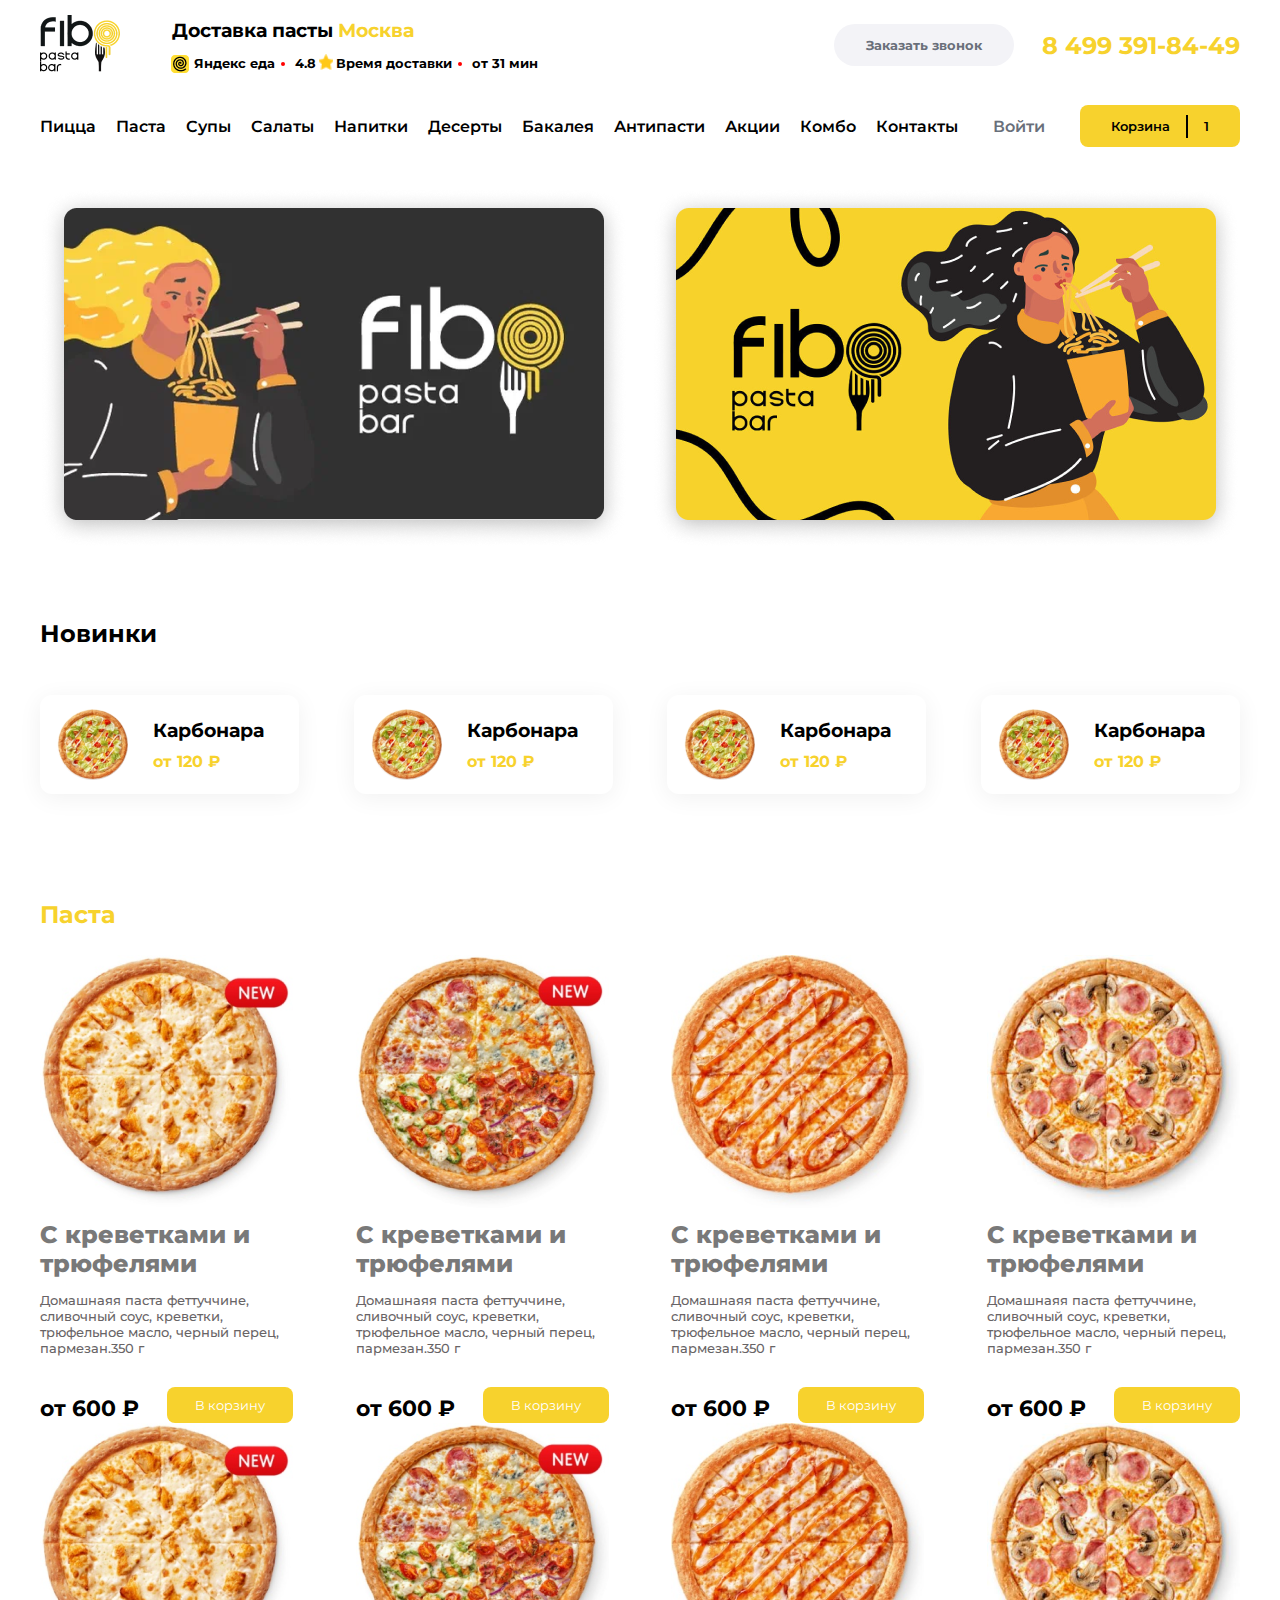
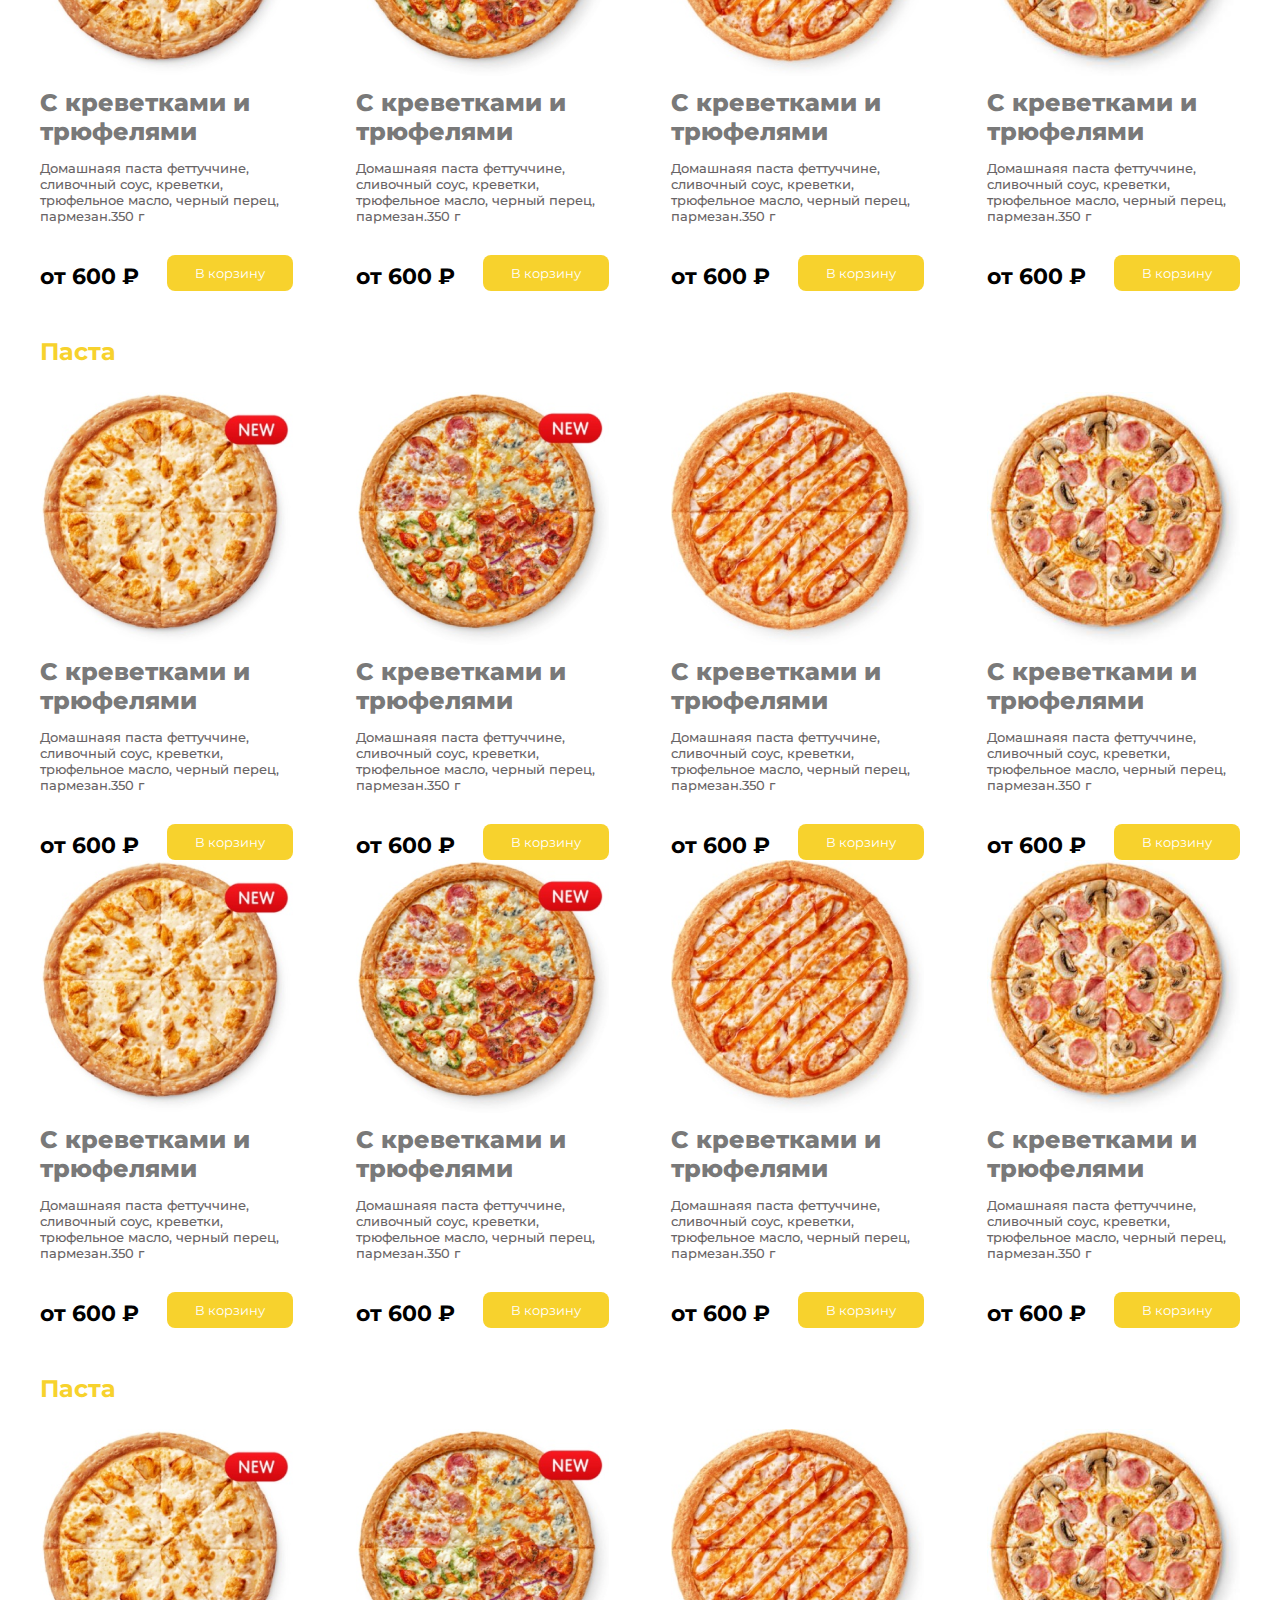
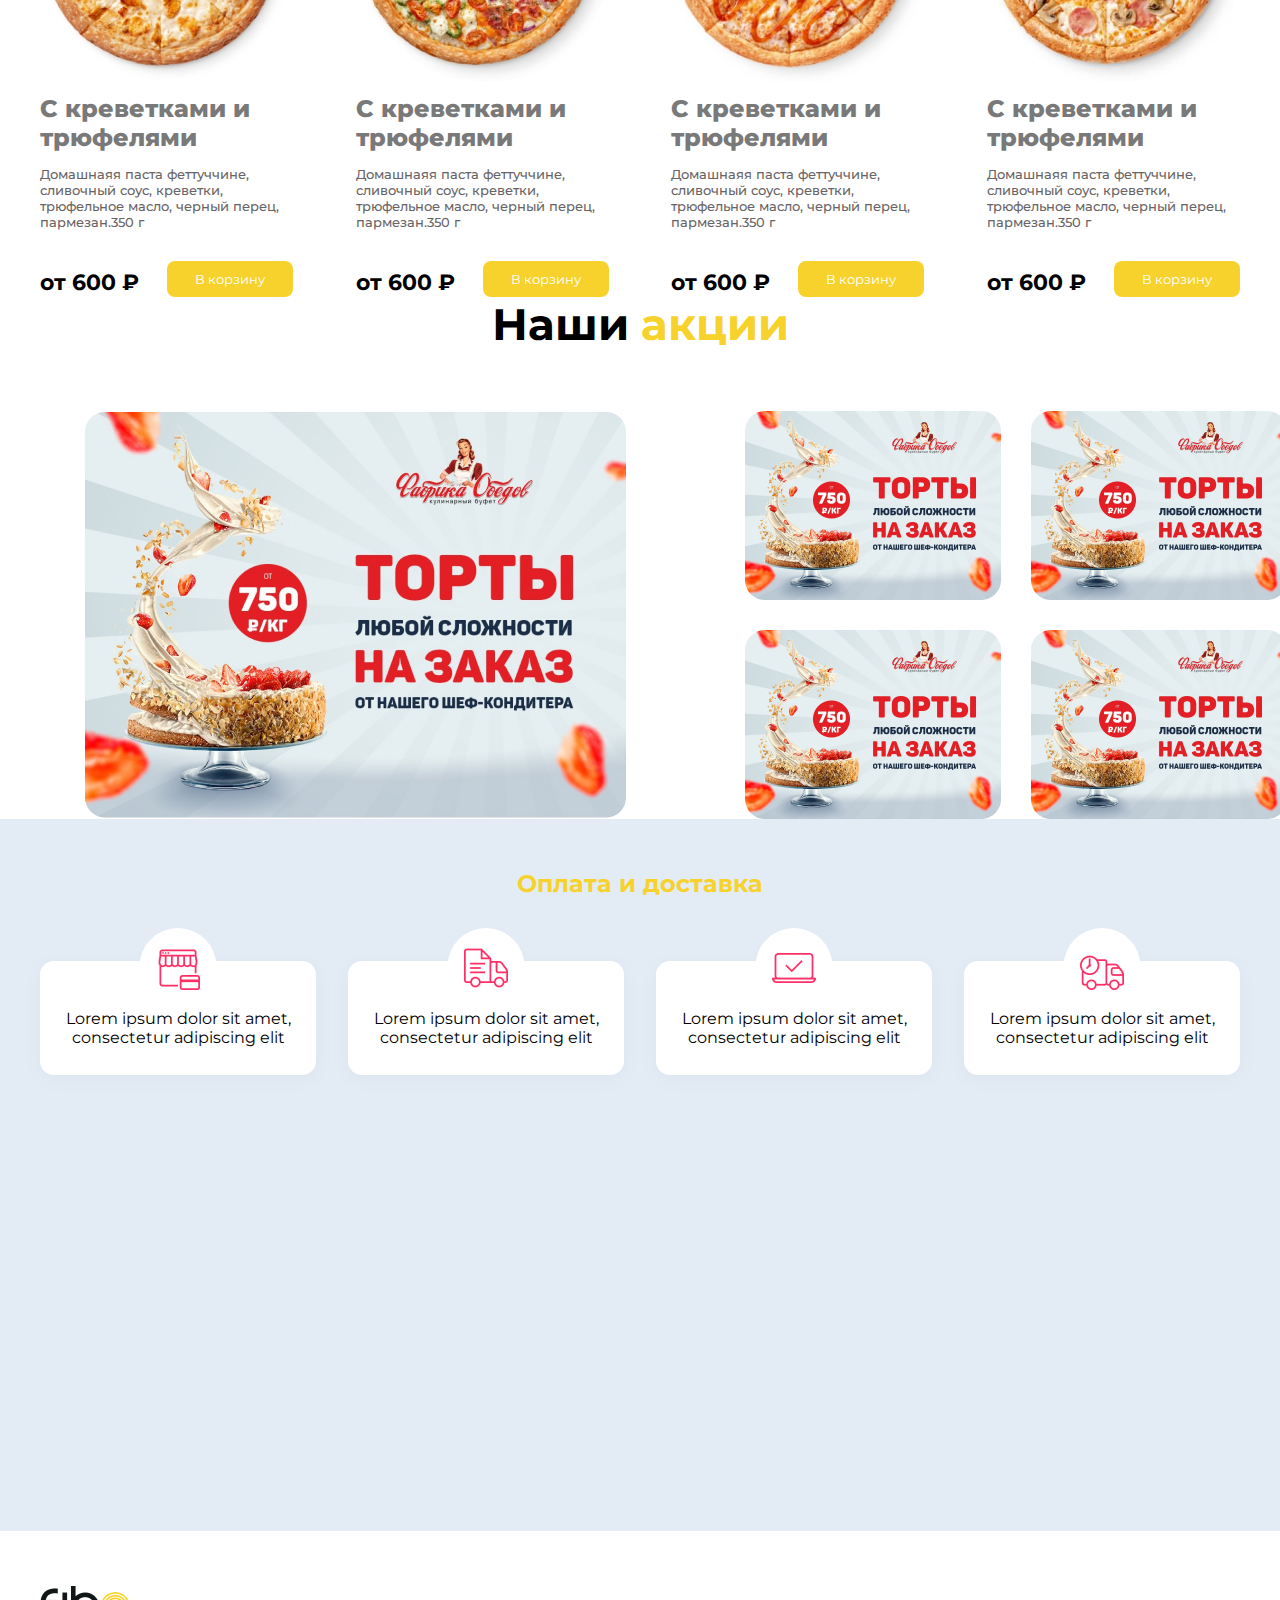
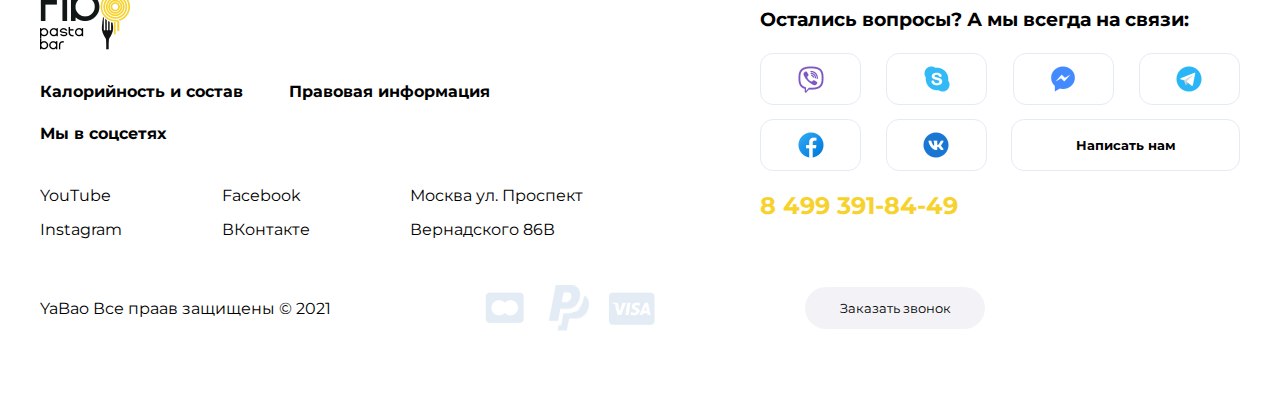
==== commit 7ed211ef: "add first page" ====
--- a/index.html
+++ b/index.html
@@ -312,7 +312,8 @@
             </div>
         </div>
     </section>
-    <section2>
+
+    <section>
       <div class="container">
          <div class="section2__icon">
            <h2>Наши <span>акции</span></h2>
@@ -331,8 +332,103 @@
               </div>
           </div>
       </div>
-    </section2>
+    </section>
+    <section class="deliver">
+        <div class="container">
+            <h2>Оплата и доставка</h2>
+            <div class="deliver__box">
+                <div class="deliver__card">
+                    <img src="image/image%2015.png" alt="">
+                    <p>Lorem ipsum dolor sit amet, consectetur adipiscing elit</p>
+                </div>
+                <div class="deliver__card">
+                    <img src="image/image%2015%20(1).png" alt="">
+                    <p>Lorem ipsum dolor sit amet, consectetur adipiscing elit</p>
+                </div>
+                <div class="deliver__card">
+                    <img src="image/image%2015%20(2).png" alt="">
+                    <p>Lorem ipsum dolor sit amet, consectetur adipiscing elit</p>
+                </div>
+                <div class="deliver__card">
+                    <img src="image/image%2015%20(3).png" alt="">
+                    <p>Lorem ipsum dolor sit amet, consectetur adipiscing elit</p>
+                </div>
+            </div>
+            <div class="deliver__map">
+                <iframe src="https://www.google.com/maps/embed?pb=!1m18!1m12!1m3!1d2923.7156103064053!2d74.59330011907115!3d42.87884636005034!2m3!1f0!2f0!3f0!3m2!1i1024!2i768!4f13.1!3m3!1m2!1s0x389eb73ef59391dd%3A0xd9a25f1216632551!2zSVQtUlVOIC0g0LDQutCw0LTQtdC80LjRjyDQv9GA0L7Qs9GA0LDQvNC80LjRgNC-0LLQsNC90LjRjyDQvNC10LbQtNGD0L3QsNGA0L7QtNC90L7Qs9C-INGB0YLQsNC90LTQsNGA0YLQsA!5e0!3m2!1sru!2skg!4v1691676973521!5m2!1sru!2skg" width="100%" height="350" style="border:0; border-radius: 14px " allowfullscreen="" loading="lazy" referrerpolicy="no-referrer-when-downgrade"></iframe>
+            </div>
+        </div>
+    </section>
+
 </main>
-<footer></footer>
+<footer>
+    <div class="container">
+        <div class="footer__top">
+            <img src="image/Rectangle%2077.png" alt="">
+            <h3>Остались вопросы? А мы всегда на связи:
+            </h3>
+        </div>
+        <div class="footer__mid">
+            <ul>
+                <li>Калорийность и состав</li>
+                <li>Правовая информация</li>
+                <li>Мы в соцсетях</li>
+            </ul>
+            <div class="footer__media">
+                <div class="media__top">
+                    <div class="media__icon">
+                        <img src="image/image%2017.png" alt="">
+                    </div>
+                    <div class="media__icon">
+                        <img src="image/image%2018.png" alt="">
+                    </div>
+                    <div class="media__icon">
+                        <img src="image/image%2019.png" alt="">
+                    </div>
+                    <div class="media__icon">
+                        <img src="image/image%2020.png" alt="">
+                    </div>
+                </div>
+                <div class="media__bottom">
+                    <div class="media__icon">
+                        <img src="image/image%2021.png" alt="">
+                    </div>
+                    <div class="media__icon">
+                        <img src="image/image%2022.png" alt="">
+                    </div>
+                    <button>Написать нам</button>
+                </div>
+            </div>
+        </div>
+        <div class="footer__bottom">
+            <div class="footer__text">
+                <ul>
+                    <li>YouTube</li>
+                    <li>Instagram</li>
+                </ul>
+                <ul>
+                    <li>Facebook</li>
+                    <li>ВКонтакте</li>
+                </ul>
+                <ul>
+                    <li>Москва ул. Проспект</li>
+                    <li> Вернадского 86В</li>
+                </ul>
+            </div>
+            <div class="footer__number">
+                <h2>8 499 391-84-49</h2>
+            </div>
+        </div>
+        <div class="footer">
+            <p>YaBao Все праав защищены © 2021</p>
+            <div class="footer__visa">
+                <img src="image/Group%20326.png" alt="">
+                <img src="image/Group%20327.png" alt="">
+                <img src="image/Group%20328.png" alt="">
+            </div>
+            <button>Заказать звонок</button>
+        </div>
+    </div>
+</footer>
 </body>
 </html>--- a/style/style.css
+++ b/style/style.css
@@ -67,7 +67,7 @@
     display: block;
     width: 14px;
     height: 16px;
-    background: url("../image/.png")center/cover no-repeat;
+    background: url("../image/star.png")center/cover no-repeat;
     position: absolute;
     top: -7%;
     right: -17px;
@@ -160,9 +160,7 @@
 }
 .new{
     padding: 71px 0 60px;
-    opacity: 100;
-}
-<<<<<<< HEAD
+}
 .section2__icon h2{
     font-size: 44px;
     justify-content: center;
@@ -191,7 +189,6 @@
 .section2__icon span {
     color: #F7D22D;
 }
-=======
 .section2 h3{
     margin: 46px 0 26px;
     font-size: 24px;
@@ -236,4 +233,139 @@
     color: white;
     border: none;
 }
->>>>>>> 434d4a717f759fa7295cab2a4cee77e54ba54954
+
+.deliver{
+    background: rgba(227, 236, 245, 1);
+    padding: 50px 0 70px;
+}
+.deliver__card{
+    width: 23%;
+    background: white;
+    text-align: center;
+    padding: 0 20px 28px;
+    border-radius: 14px;
+    box-shadow: 0px 4px 24px 0px rgba(0, 0, 0, 0.03);
+    position: relative;
+    z-index: 4;
+}
+.deliver__box{
+    display: flex;
+    justify-content: space-between;
+    margin-top: 63px;
+}
+.deliver h2{
+    text-align: center;
+    color: #F7D22D;
+}
+.deliver__card:before{
+    content: '';
+    width: 77px;
+    height: 77px;
+    background: white;
+    display: block;
+    border-radius: 50%;
+    position: absolute;
+    left: 50%;
+    transform: translateX(-50%);
+    top: -33px;
+    z-index: -1;
+}
+.deliver__card img{
+    position: relative;
+    top: -15px;
+}
+.deliver__map{
+    margin-top: 32px;
+}
+.footer__top{
+    display: flex;
+    justify-content: space-between;
+    width: 100%;
+    align-items: center;
+}
+.footer__top h3{
+    width: calc(45% - 60px);
+}
+.footer__mid{
+    display: flex;
+    justify-content: space-between;
+    align-items: center;
+}
+.footer__media{
+    width: calc(45% - 60px);
+}
+.media__icon{
+    width: 101px;
+    height: 52px;
+    background: white;
+    border-radius: 13px;
+    border: 1px solid #E3ECF5;
+    display: flex;
+    justify-content: center;
+    align-items: center;
+}
+.media__top{
+    display: flex;
+    align-items: center;
+    justify-content: space-between;
+}
+.media__bottom{
+    display: flex;
+    align-items: center;
+    justify-content: space-between;
+    margin-top: 14px;
+}
+.media__bottom button{
+width: 229px;
+    height: 52px;
+    border: 1px solid #E3ECF5;
+    border-radius: 13px;
+    background: white;
+    font-weight: 700;
+
+}
+.footer__mid ul{
+    display: flex;
+    flex-wrap: wrap;
+    width: 450px;
+    justify-content: space-between;
+    row-gap: 23px;
+    font-weight: 700;
+}
+.footer__bottom{
+    display: flex;
+    justify-content: space-between;
+    align-items: center;
+    width: 100%;
+}
+.footer__number{
+    width: calc(45% - 60px);
+    color: #F7D22D;
+}
+.footer__text{
+    display: flex;
+    column-gap: 100px;
+}
+.footer__text li{
+    margin-top: 15px;
+}
+.footer{
+    display: flex;
+    column-gap: 150px;
+    align-items: center;
+    margin-top: 46px;
+}
+.footer button{
+    background: rgba(243, 243, 247, 1);
+    border-radius: 28px;
+    width: 180px;
+    height: 42px;
+    border: none;
+}
+.footer__visa{
+    display: flex;
+    column-gap: 20px;
+}
+footer{
+    padding: 55px 0 70px;
+}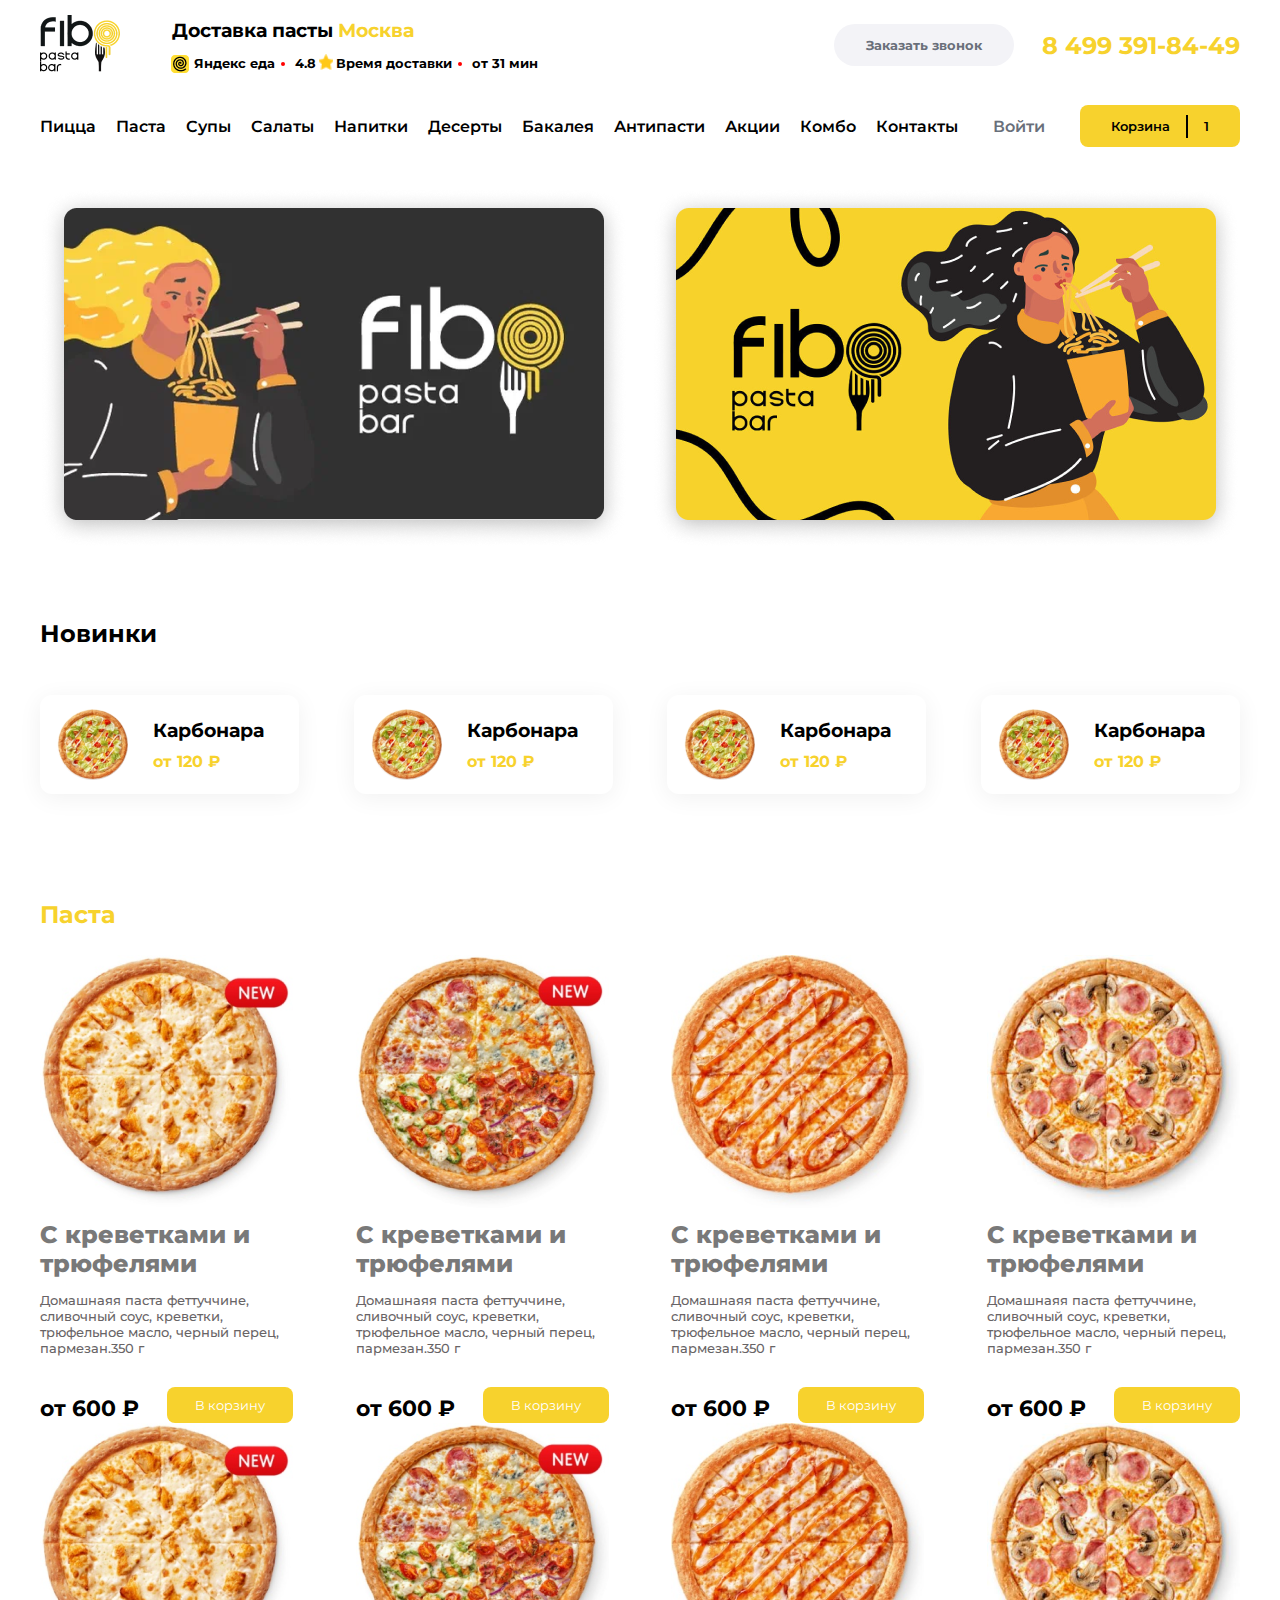
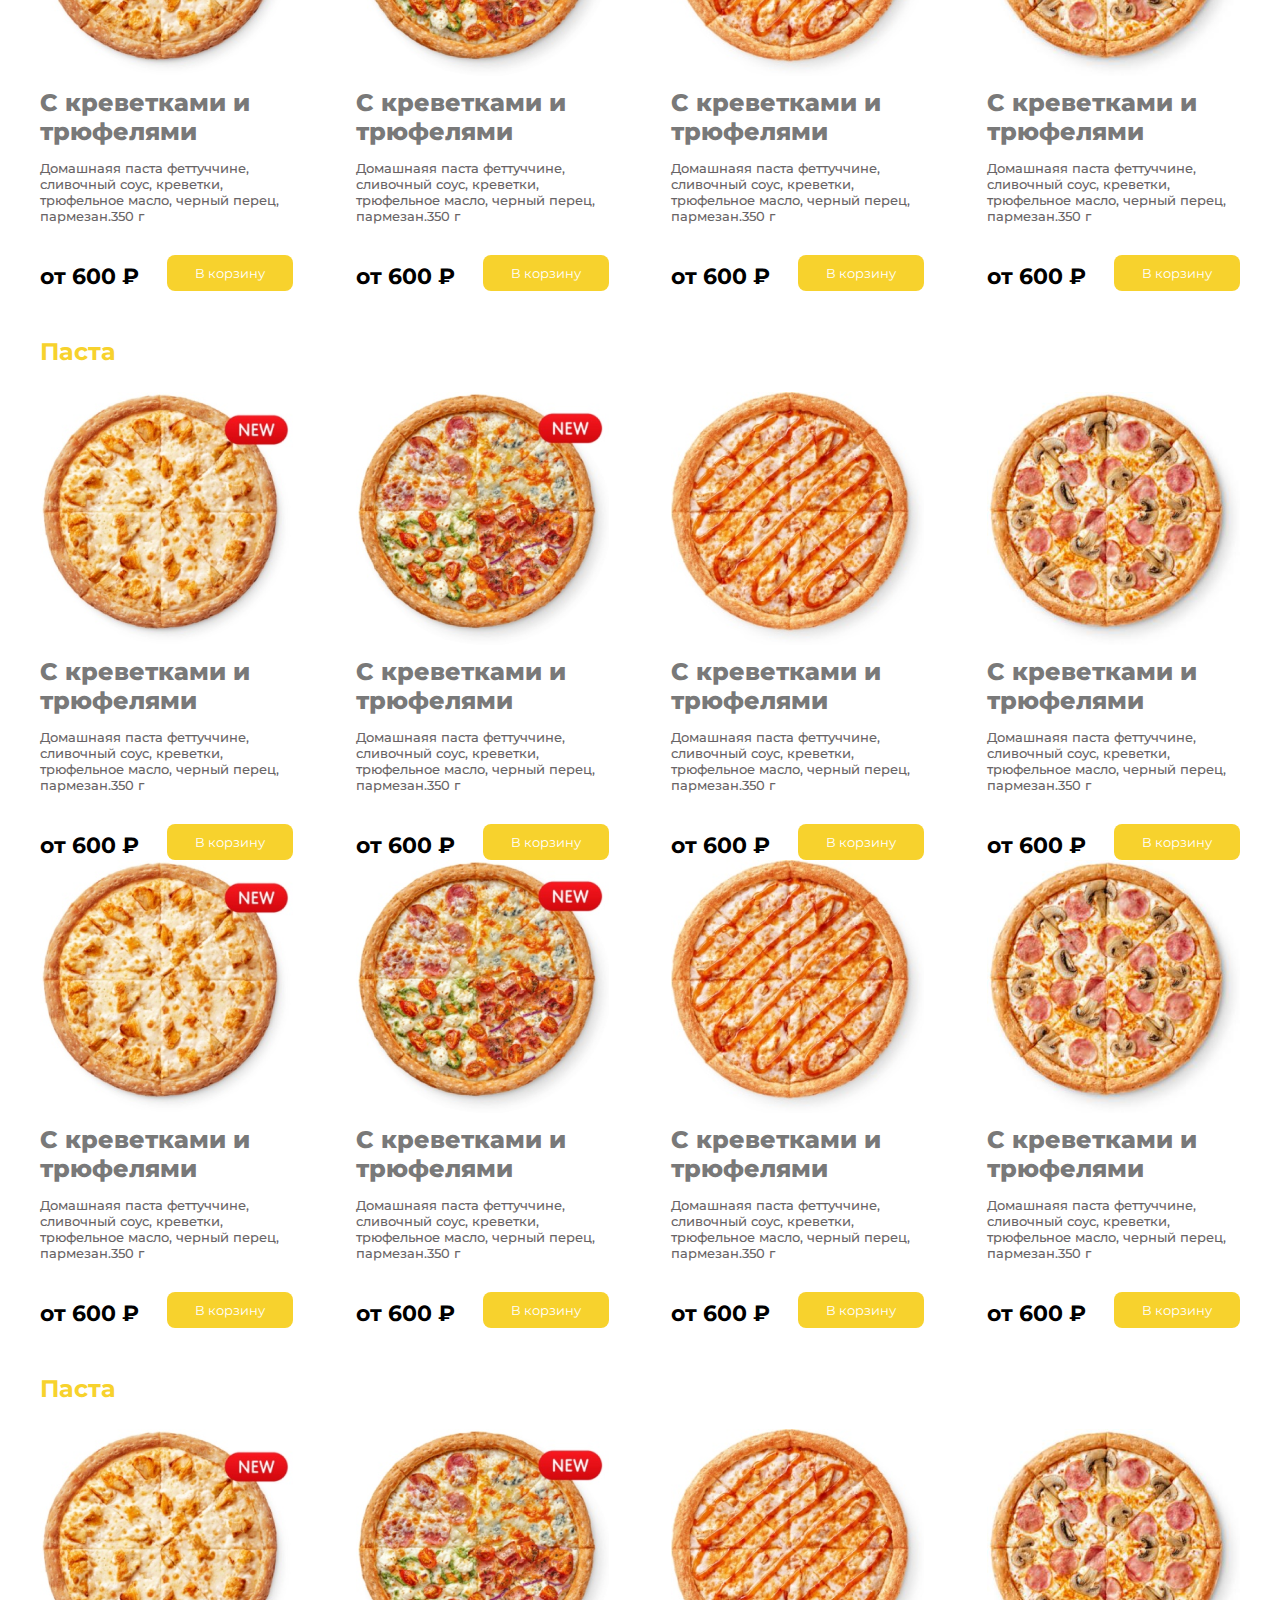
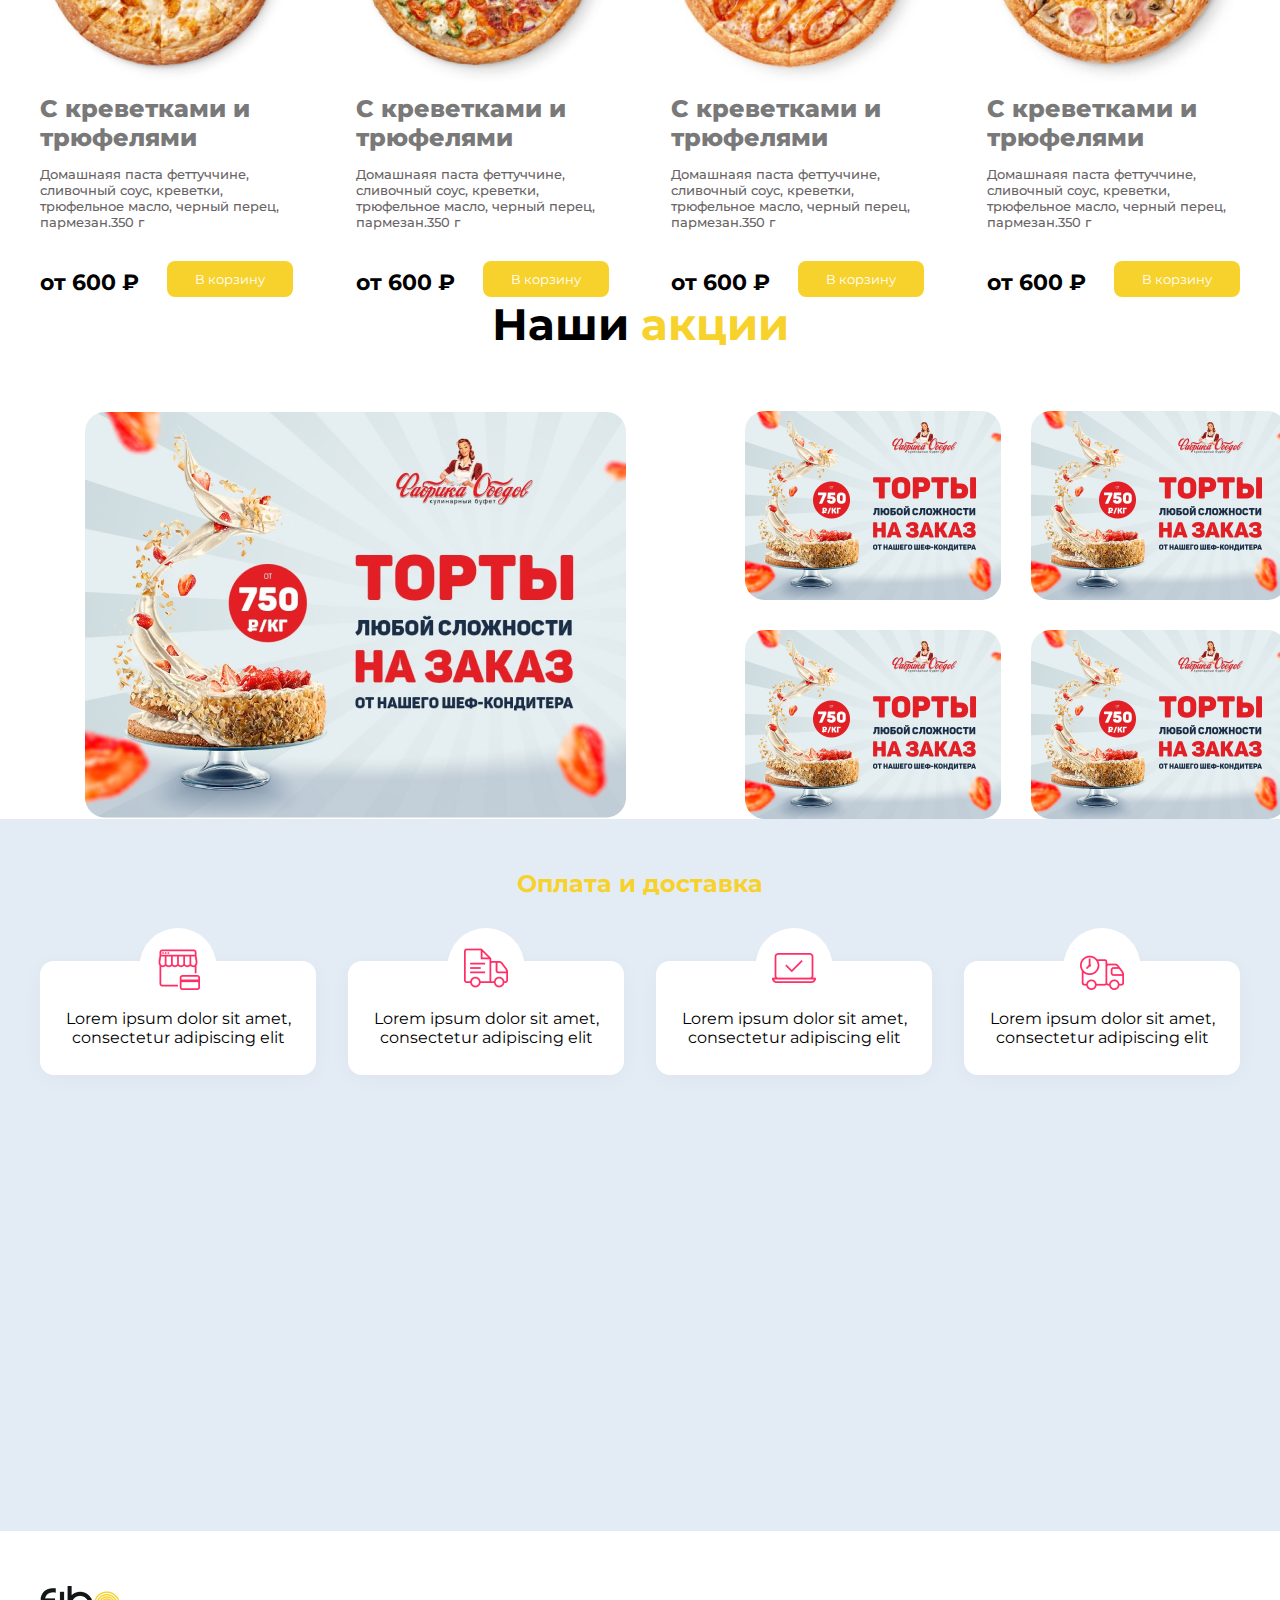
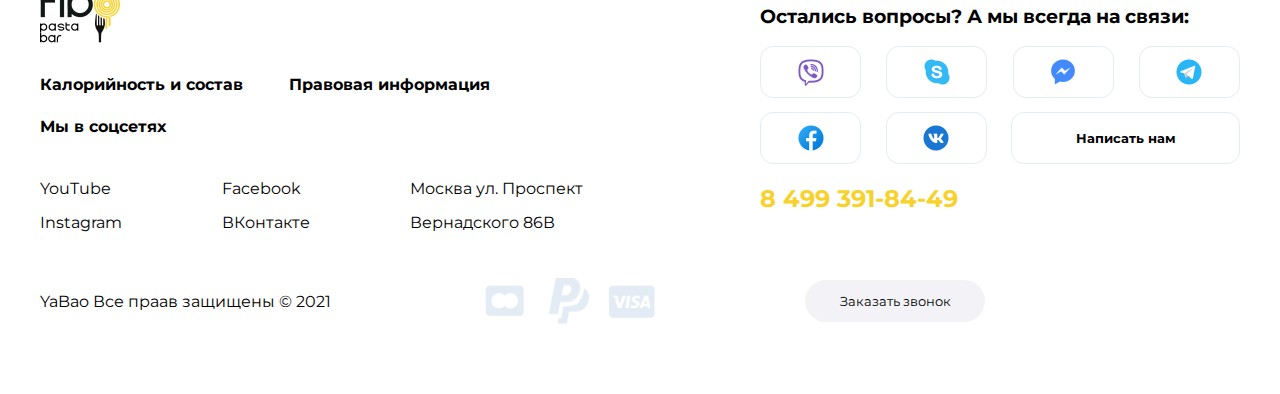
==== commit ea4a10ea: "'akccii'" ====
--- a/index.html
+++ b/index.html
@@ -319,15 +319,15 @@
            <h2>Наши <span>акции</span></h2>
          </div>
           <div class="new__box">
-              <img src="./image/image%2026.png" alt="">
+              <img src="image/image%2026.png" alt="">
               <div class="new__cards__nes">
                   <div class="card__left">
-                      <img src="./image%2027.png" alt="">
-                      <img src="./image%2027.png" alt="">
+                      <img src="image/image%2027.png" alt="">
+                      <img src="image/image%2027.png" alt="">
                   </div>
                   <div class="card__right">
-                      <img src="./image%2027.png" alt="">
-                      <img src="./image%2027.png" alt="">
+                      <img src="image/image%2027.png" alt="">
+                      <img src="image/image%2027.png" alt="">
                   </div>
               </div>
           </div>
@@ -364,7 +364,7 @@
 <footer>
     <div class="container">
         <div class="footer__top">
-            <img src="image/Rectangle%2077.png" alt="">
+            <img src="image/Rectangle 76.png" alt="">
             <h3>Остались вопросы? А мы всегда на связи:
             </h3>
         </div>
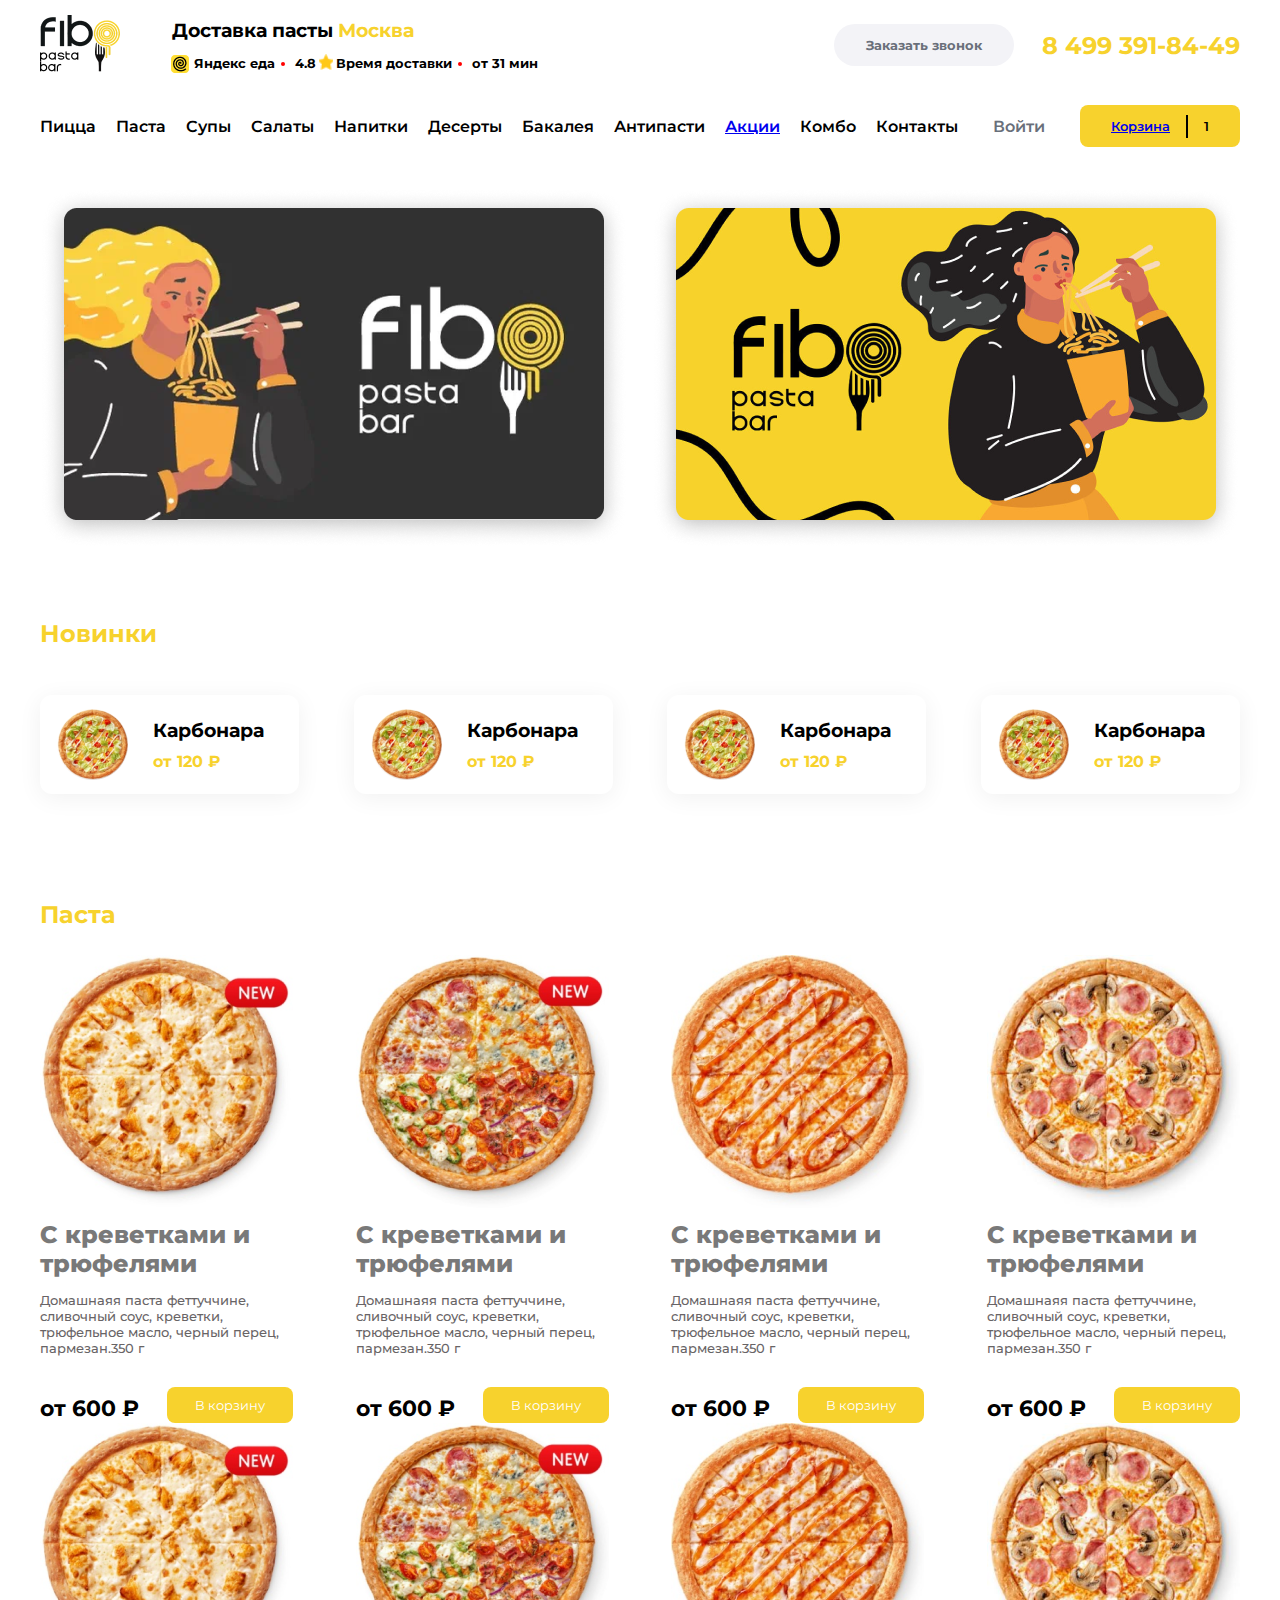
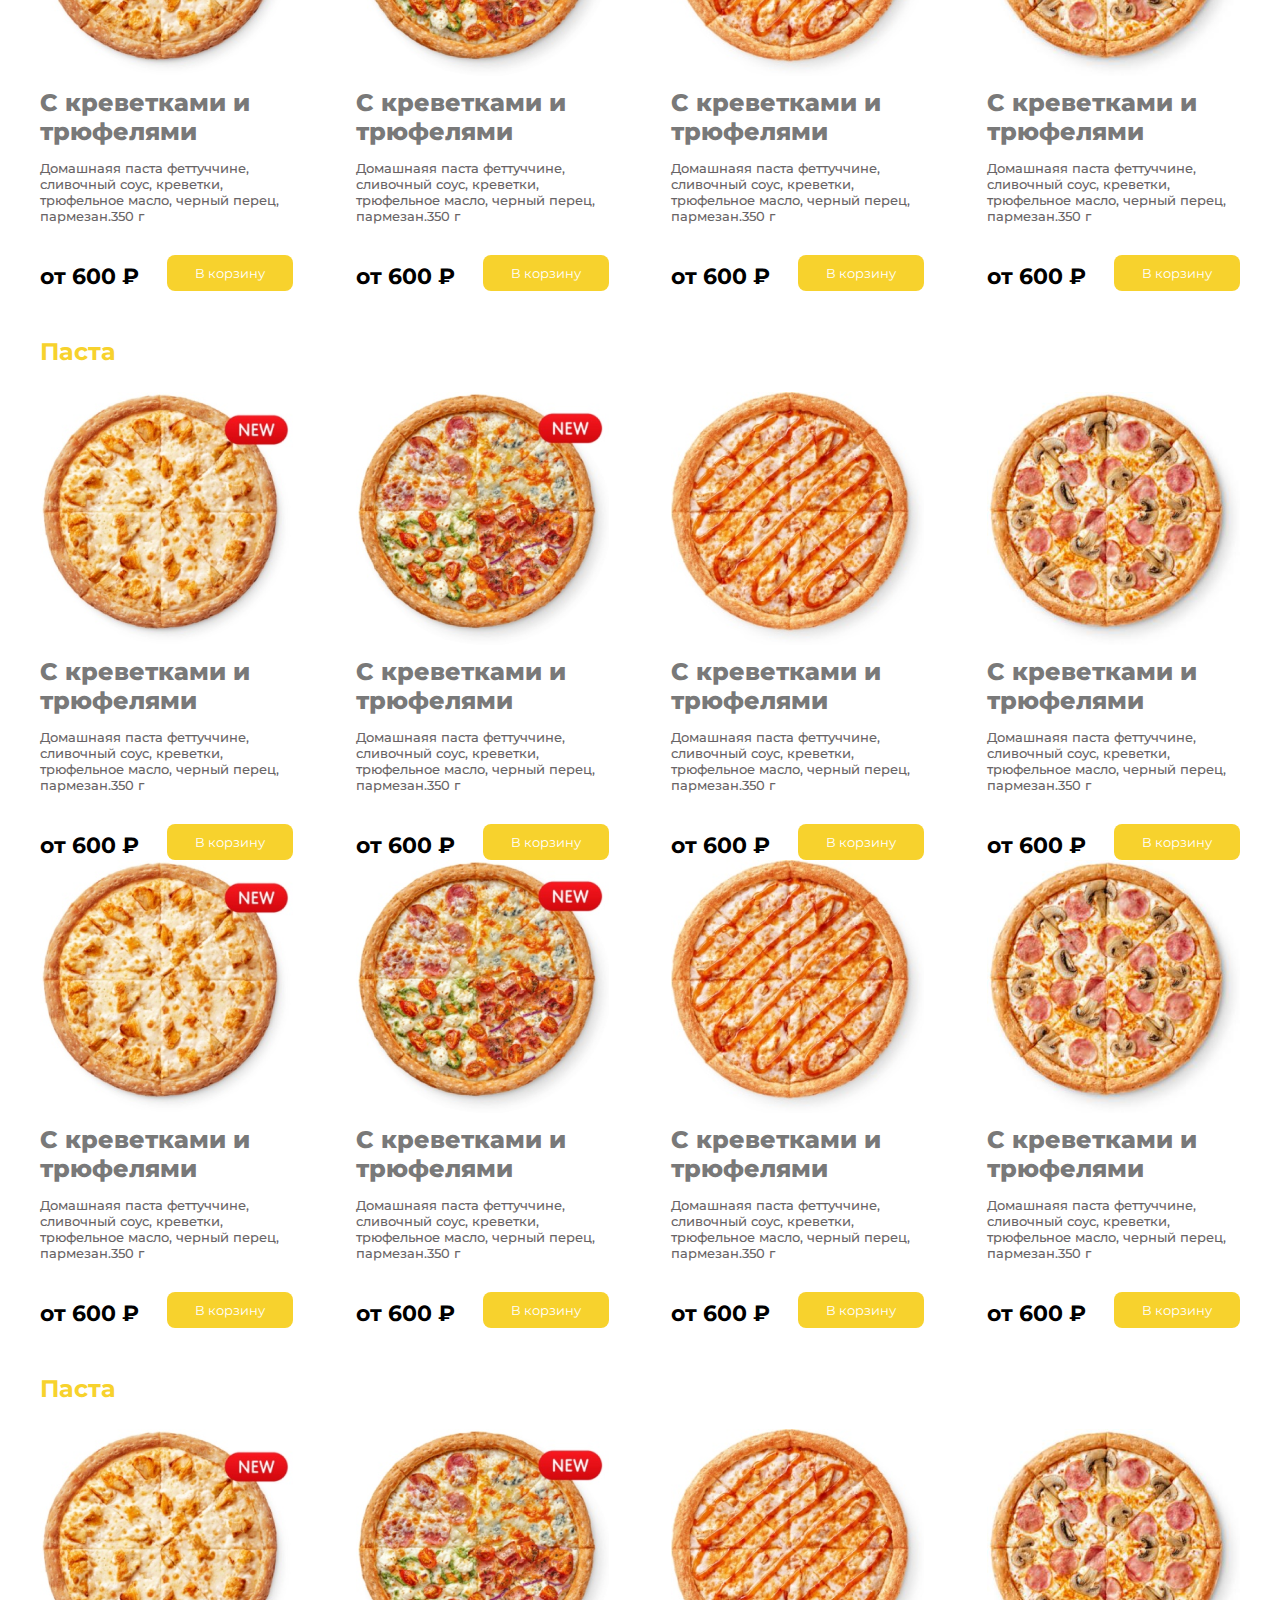
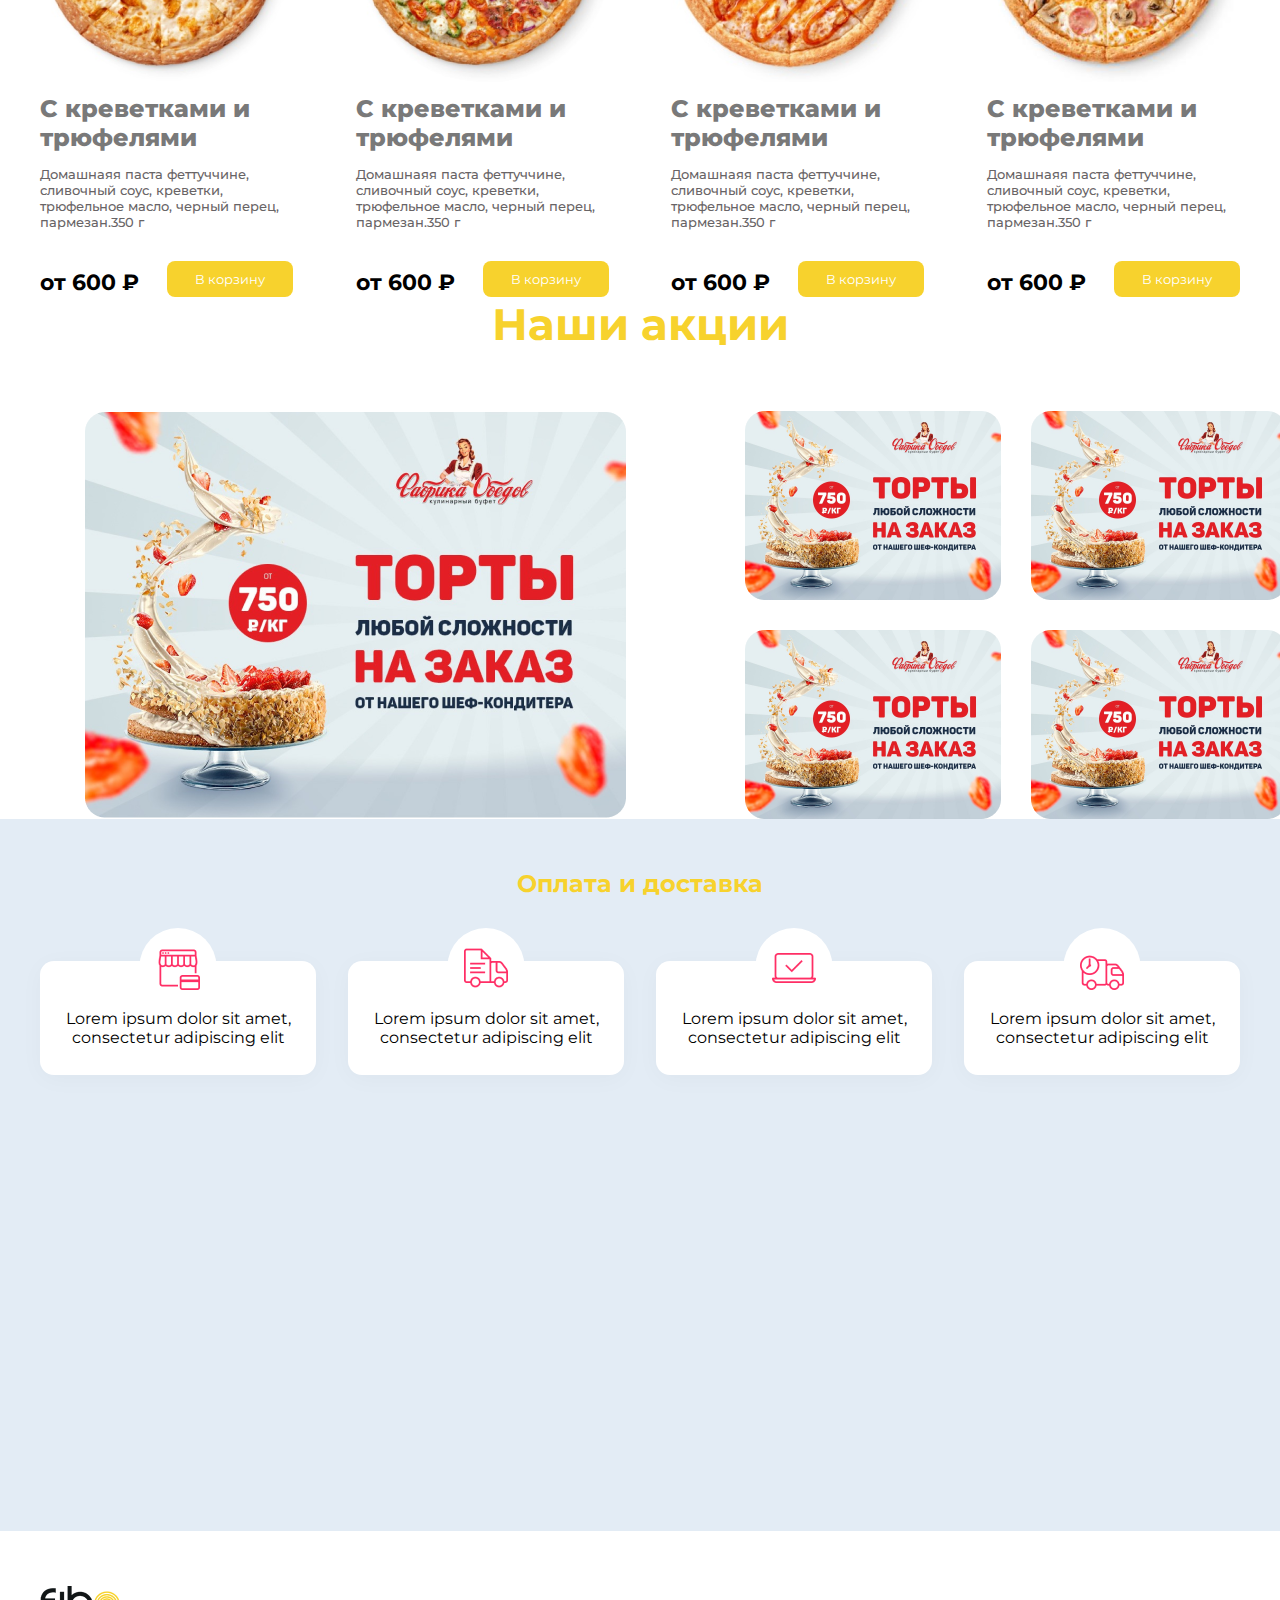
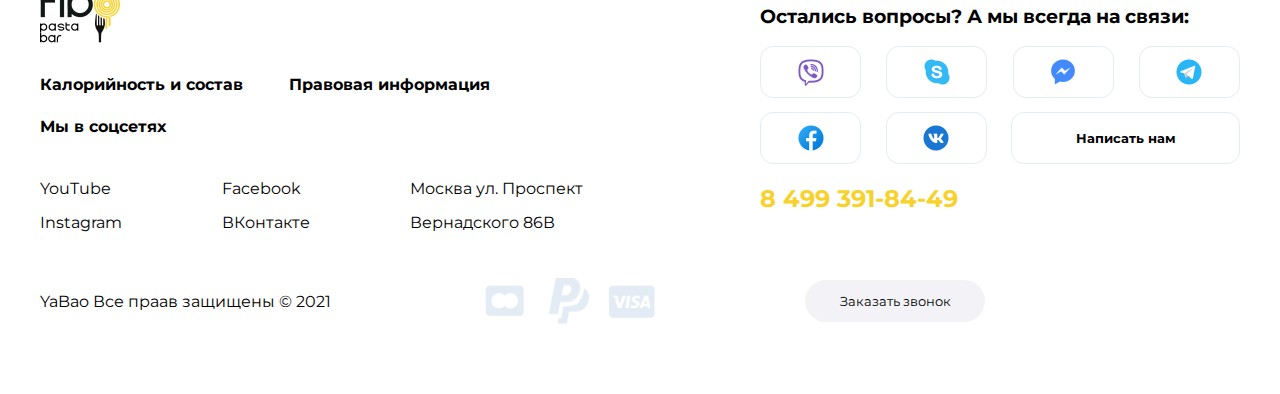
==== commit 3b80913e: "add delivery html file" ====
--- a/index.html
+++ b/index.html
@@ -42,12 +42,17 @@
                 <li>Десерты</li>
                 <li>Бакалея</li>
                 <li>Антипасти</li>
-                <li>Акции</li>
+                <li>
+                    <a href="./akccii.html">Акции</a>
+                </li>
                 <li>Комбо</li>
                 <li>Контакты</li>
             </ul>
             <p>Войти</p>
-            <button>Корзина <span class="header__one">1</span></button>
+            <button>
+                <a href="./cart.html">Корзина</a>
+                <span class="header__one">1</span>
+            </button>
         </div>
     </div>
 </header>
--- a/style/style.css
+++ b/style/style.css
@@ -1,371 +1,418 @@
-*{
-    margin: 0;
-    padding: 0;
-    box-sizing: border-box;
-    list-style: none;
-    font-family: 'Montserrat', sans-serif;
-}
-.container{
-    width: 1200px;
-    margin:  0 auto;
-}
-.header__top{
-    display: flex;
-    justify-content: space-between;
-    align-items: center;
-}
-.header__icons{
-    display: flex;
-    align-items: center;
-    column-gap: 52px;
-}
-.header__call{
-    display: flex;
-    align-items: center;
-    column-gap: 28px;
-}
-.header__description{
-    display: flex;
-    margin-left: 22px;
-    column-gap: 20px;
-    margin-top: 13px;
-}
-header{
-    padding: 15px 0 41px;
-}
-.header__mos{
-    color: #F7D22D;
-}
-.header__food{
-    position: relative;
-}
-.header__food:before{
-    content: '';
-    display: block;
-    width: 18px;
-    height: 18px;
-    background: url("../image/image 31.png")center/cover no-repeat;
-    position: absolute;
-    left: -23px;
-}
-.header__food:after{
-    content: '';
-    display: block;
-    width: 4px;
-    height: 4px;
-    background: red;
-    border-radius: 50%;
-    position: absolute;
-    right: -10px;
-    top: 44%;
-}
-.header__rate{
-    position: relative;
-}
-.header__rate:after{
-    content: '';
-    display: block;
-    width: 14px;
-    height: 16px;
-    background: url("../image/star.png")center/cover no-repeat;
-    position: absolute;
-    top: -7%;
-    right: -17px;
-}
-.header__time{
-    position: relative;
-}
-.header__time:after{
-    content: '';
-    display: block;
-    width: 4px;
-    height: 4px;
-    background: red;
-    border-radius: 50%;
-    position: absolute;
-    right: -10px;
-    top: 44%;
-}
-.header__call button{
-    border-radius: 28px;
-    background: #F3F3F7;
-    width: 180px;
-    height: 42px;
-    border: none;
-    color: #696F7A;
-    font-weight: 700;
-}
-.header__call h2{
-    color: #F7D22D;
-}
-.header__bottom{
-    display: flex;
-    align-items: center;
-    justify-content: space-between;
-    margin-top: 30px;
-}
-.header__bottom ul{
-    display: flex;
-    column-gap: 20px;
-    font-weight: 600;
-}
-.header__bottom p{
-    font-weight: 600;
-    color: #696F7A;
-}
-.header__bottom button{
-    width: 160px;
-    height: 42px;
-    background: #F7D22D;
-    border: none;
-    border-radius: 8px;
-    color: black;
-    font-weight: 600;
-
-}
-.header__one{
-    margin-left: 30px;
-    position: relative;
-}
-.header__one:before{
-    display: block;
-    content: '';
-    position: absolute;
-    width: 2px;
-    height: 23px;
-    background: black;
-    top:-21%;
-    right: 21px;
-}
-.banner__carousel{
-    display: flex;
-    justify-content: space-between;
-}
-.new__cards{
-    display: flex;
-    justify-content: space-between;
-    margin-top: 47px;
-}
-.new__one{
-    display: flex;
-    align-items: center;
-    column-gap: 25px;
-    box-shadow: 0px 4px 24px 0px rgba(0, 0, 0, 0.06);
-    border-radius: 12px;
-    padding: 14px 35px 14px 17px;
-}
-.new__one h4{
-    color: #F7D22D;
-    margin-top: 10px;
-}
-.new{
-    padding: 71px 0 60px;
-}
-.section2__icon h2{
-    font-size: 44px;
-    justify-content: center;
-    /*left: 50%;*/
-    text-align: center;
-}
-.new__box{
-    margin-top: 60px;
-    display: flex;
-    justify-content: space-around;
-    align-items: center;
-}
-.new__cards__nes{
-    width: 40%;
-    display: flex;
+* {
+  margin: 0;
+  padding: 0;
+  box-sizing: border-box;
+  list-style: none;
+  font-family: 'Montserrat', sans-serif;
+}
+.container {
+  width: 1200px;
+  margin: 0 auto;
+}
+.header__top {
+  display: flex;
+  justify-content: space-between;
+  align-items: center;
+}
+.header__icons {
+  display: flex;
+  align-items: center;
+  column-gap: 52px;
+}
+.header__call {
+  display: flex;
+  align-items: center;
+  column-gap: 28px;
+}
+.header__description {
+  display: flex;
+  margin-left: 22px;
+  column-gap: 20px;
+  margin-top: 13px;
+}
+header {
+  padding: 15px 0 41px;
+}
+.header__mos {
+  color: #f7d22d;
+}
+.header__food {
+  position: relative;
+}
+.header__food:before {
+  content: '';
+  display: block;
+  width: 18px;
+  height: 18px;
+  background: url('../image/image 31.png') center/cover no-repeat;
+  position: absolute;
+  left: -23px;
+}
+.header__food:after {
+  content: '';
+  display: block;
+  width: 4px;
+  height: 4px;
+  background: red;
+  border-radius: 50%;
+  position: absolute;
+  right: -10px;
+  top: 44%;
+}
+.header__rate {
+  position: relative;
+}
+.header__rate:after {
+  content: '';
+  display: block;
+  width: 14px;
+  height: 16px;
+  background: url('../image/star.png') center/cover no-repeat;
+  position: absolute;
+  top: -7%;
+  right: -17px;
+}
+.header__time {
+  position: relative;
+}
+.header__time:after {
+  content: '';
+  display: block;
+  width: 4px;
+  height: 4px;
+  background: red;
+  border-radius: 50%;
+  position: absolute;
+  right: -10px;
+  top: 44%;
+}
+.header__call button {
+  border-radius: 28px;
+  background: #f3f3f7;
+  width: 180px;
+  height: 42px;
+  border: none;
+  color: #696f7a;
+  font-weight: 700;
+}
+.header__call h2 {
+  color: #f7d22d;
+}
+.header__bottom {
+  display: flex;
+  align-items: center;
+  justify-content: space-between;
+  margin-top: 30px;
+}
+.header__bottom ul {
+  display: flex;
+  column-gap: 20px;
+  font-weight: 600;
+}
+.header__bottom p {
+  font-weight: 600;
+  color: #696f7a;
+}
+.header__bottom button {
+  width: 160px;
+  height: 42px;
+  background: #f7d22d;
+  border: none;
+  border-radius: 8px;
+  color: black;
+  font-weight: 600;
+}
+.header__one {
+  margin-left: 30px;
+  position: relative;
+}
+.header__one:before {
+  display: block;
+  content: '';
+  position: absolute;
+  width: 2px;
+  height: 23px;
+  background: black;
+  top: -21%;
+  right: 21px;
+}
+.banner__carousel {
+  display: flex;
+  justify-content: space-between;
+}
+.new__cards {
+  display: flex;
+  justify-content: space-between;
+  margin-top: 47px;
+}
+.new__one {
+  display: flex;
+  align-items: center;
+  column-gap: 25px;
+  box-shadow: 0px 4px 24px 0px rgba(0, 0, 0, 0.06);
+  border-radius: 12px;
+  padding: 14px 35px 14px 17px;
+}
+.new__one h4 {
+  color: #f7d22d;
+  margin-top: 10px;
+}
+.new {
+  padding: 71px 0 60px;
+}
+.section2__icon h2 {
+  font-size: 44px;
+  justify-content: center;
+  /*left: 50%;*/
+  text-align: center;
+}
+.new__box {
+  margin-top: 60px;
+  display: flex;
+  justify-content: space-around;
+  align-items: center;
+}
+.new__cards__nes {
+  width: 40%;
+  display: flex;
 }
 
 .new__cards__nes div {
-    display: flex;
-    gap: 30px;
-    margin-left: 30px;
-    flex-direction: column;
-    justify-content: center;
+  display: flex;
+  gap: 30px;
+  margin-left: 30px;
+  flex-direction: column;
+  justify-content: center;
 }
 
 .section2__icon span {
-    color: #F7D22D;
-}
-.section2 h3{
-    margin: 46px 0 26px;
-    font-size: 24px;
-    font-weight: 700;
-    color: #F7D22D;
-}
-.box__menu{
-    display: flex;
-    justify-content: space-between;
-}
-.pizza__menu{
-    width: 253px;
-}
-.pizza__menu h4{
-    margin-top: 8px;
-    font-size: 24px;
-    font-weight: 800;
-    color: #797979;
-}
-.pizza__menu p{
-    margin-top: 14px;
-    font-size: 13px;
-    font-weight: 500;
-    color: #686466;
-}
-.pizza__coin{
-    display: flex;
-    justify-content: space-between;
-    margin-top: 31px;
-
-}
-.pizza__coin h4{
-    font-size: 22px;
-    font-weight: 700;
-    color: black;
-}
-.pizza__coin button{
-    width: 126px;
-    height: 36px;
-    border-radius: 8px;
-    background: #F7D22D;
-    color: white;
-    border: none;
-}
-
-.deliver{
-    background: rgba(227, 236, 245, 1);
-    padding: 50px 0 70px;
-}
-.deliver__card{
-    width: 23%;
-    background: white;
-    text-align: center;
-    padding: 0 20px 28px;
-    border-radius: 14px;
-    box-shadow: 0px 4px 24px 0px rgba(0, 0, 0, 0.03);
-    position: relative;
-    z-index: 4;
-}
-.deliver__box{
-    display: flex;
-    justify-content: space-between;
-    margin-top: 63px;
-}
-.deliver h2{
-    text-align: center;
-    color: #F7D22D;
-}
-.deliver__card:before{
-    content: '';
-    width: 77px;
-    height: 77px;
-    background: white;
-    display: block;
-    border-radius: 50%;
-    position: absolute;
-    left: 50%;
-    transform: translateX(-50%);
-    top: -33px;
-    z-index: -1;
-}
-.deliver__card img{
-    position: relative;
-    top: -15px;
-}
-.deliver__map{
-    margin-top: 32px;
-}
-.footer__top{
-    display: flex;
-    justify-content: space-between;
-    width: 100%;
-    align-items: center;
-}
-.footer__top h3{
-    width: calc(45% - 60px);
-}
-.footer__mid{
-    display: flex;
-    justify-content: space-between;
-    align-items: center;
-}
-.footer__media{
-    width: calc(45% - 60px);
-}
-.media__icon{
-    width: 101px;
-    height: 52px;
-    background: white;
-    border-radius: 13px;
-    border: 1px solid #E3ECF5;
-    display: flex;
-    justify-content: center;
-    align-items: center;
-}
-.media__top{
-    display: flex;
-    align-items: center;
-    justify-content: space-between;
-}
-.media__bottom{
-    display: flex;
-    align-items: center;
-    justify-content: space-between;
-    margin-top: 14px;
-}
-.media__bottom button{
-width: 229px;
-    height: 52px;
-    border: 1px solid #E3ECF5;
-    border-radius: 13px;
-    background: white;
-    font-weight: 700;
-
-}
-.footer__mid ul{
-    display: flex;
-    flex-wrap: wrap;
-    width: 450px;
-    justify-content: space-between;
-    row-gap: 23px;
-    font-weight: 700;
-}
-.footer__bottom{
-    display: flex;
-    justify-content: space-between;
-    align-items: center;
-    width: 100%;
-}
-.footer__number{
-    width: calc(45% - 60px);
-    color: #F7D22D;
-}
-.footer__text{
-    display: flex;
-    column-gap: 100px;
-}
-.footer__text li{
-    margin-top: 15px;
-}
-.footer{
-    display: flex;
-    column-gap: 150px;
-    align-items: center;
-    margin-top: 46px;
-}
-.footer button{
-    background: rgba(243, 243, 247, 1);
-    border-radius: 28px;
-    width: 180px;
-    height: 42px;
-    border: none;
-}
-.footer__visa{
-    display: flex;
-    column-gap: 20px;
-}
-footer{
-    padding: 55px 0 70px;
-}+  color: #f7d22d;
+}
+.section2 h3 {
+  margin: 46px 0 26px;
+  font-size: 24px;
+  font-weight: 700;
+  color: #f7d22d;
+}
+.box__menu {
+  display: flex;
+  justify-content: space-between;
+}
+.pizza__menu {
+  width: 253px;
+}
+.pizza__menu h4 {
+  margin-top: 8px;
+  font-size: 24px;
+  font-weight: 800;
+  color: #797979;
+}
+.pizza__menu p {
+  margin-top: 14px;
+  font-size: 13px;
+  font-weight: 500;
+  color: #686466;
+}
+.pizza__coin {
+  display: flex;
+  justify-content: space-between;
+  margin-top: 31px;
+}
+.pizza__coin h4 {
+  font-size: 22px;
+  font-weight: 700;
+  color: black;
+}
+.pizza__coin button {
+  width: 126px;
+  height: 36px;
+  border-radius: 8px;
+  background: #f7d22d;
+  color: white;
+  border: none;
+}
+
+.deliver {
+  background: rgba(227, 236, 245, 1);
+  padding: 50px 0 70px;
+}
+.deliver__card {
+  width: 23%;
+  background: white;
+  text-align: center;
+  padding: 0 20px 28px;
+  border-radius: 14px;
+  box-shadow: 0px 4px 24px 0px rgba(0, 0, 0, 0.03);
+  position: relative;
+  z-index: 4;
+}
+.deliver__box {
+  display: flex;
+  justify-content: space-between;
+  margin-top: 63px;
+}
+.deliver h2 {
+  text-align: center;
+  color: #f7d22d;
+}
+.deliver__card:before {
+  content: '';
+  width: 77px;
+  height: 77px;
+  background: white;
+  display: block;
+  border-radius: 50%;
+  position: absolute;
+  left: 50%;
+  transform: translateX(-50%);
+  top: -33px;
+  z-index: -1;
+}
+.deliver__card img {
+  position: relative;
+  top: -15px;
+}
+.deliver__map {
+  margin-top: 32px;
+}
+.footer__top {
+  display: flex;
+  justify-content: space-between;
+  width: 100%;
+  align-items: center;
+}
+.footer__top h3 {
+  width: calc(45% - 60px);
+}
+.footer__mid {
+  display: flex;
+  justify-content: space-between;
+  align-items: center;
+}
+.footer__media {
+  width: calc(45% - 60px);
+}
+.media__icon {
+  width: 101px;
+  height: 52px;
+  background: white;
+  border-radius: 13px;
+  border: 1px solid #e3ecf5;
+  display: flex;
+  justify-content: center;
+  align-items: center;
+}
+.media__top {
+  display: flex;
+  align-items: center;
+  justify-content: space-between;
+}
+.media__bottom {
+  display: flex;
+  align-items: center;
+  justify-content: space-between;
+  margin-top: 14px;
+}
+.media__bottom button {
+  width: 229px;
+  height: 52px;
+  border: 1px solid #e3ecf5;
+  border-radius: 13px;
+  background: white;
+  font-weight: 700;
+}
+.footer__mid ul {
+  display: flex;
+  flex-wrap: wrap;
+  width: 450px;
+  justify-content: space-between;
+  row-gap: 23px;
+  font-weight: 700;
+}
+.footer__bottom {
+  display: flex;
+  justify-content: space-between;
+  align-items: center;
+  width: 100%;
+}
+.footer__number {
+  width: calc(45% - 60px);
+  color: #f7d22d;
+}
+.footer__text {
+  display: flex;
+  column-gap: 100px;
+}
+.footer__text li {
+  margin-top: 15px;
+}
+.footer {
+  display: flex;
+  column-gap: 150px;
+  align-items: center;
+  margin-top: 46px;
+}
+.footer button {
+  background: rgba(243, 243, 247, 1);
+  border-radius: 28px;
+  width: 180px;
+  height: 42px;
+  border: none;
+}
+.footer__visa {
+  display: flex;
+  column-gap: 20px;
+}
+footer {
+  padding: 55px 0 70px;
+}
+
+/* CART */
+
+.cart__header {
+  display: flex;
+}
+
+h1,
+h2 {
+  color: #f7d22d;
+}
+
+hr {
+  margin-top: 33px;
+  margin-bottom: 33px;
+  border-radius: 10px;
+  background: #ececf1;
+  box-shadow: 0px 4px 24px 0px rgba(0, 0, 0, 0.06);
+}
+
+.cart__orders__wrapper {
+  display: flex;
+  
+  align-items: center;
+  justify-content: space-between;
+}
+
+.cart__orders {
+  display: flex;
+}
+
+.quantity::before {
+  content: '-';
+  margin-right: 20px;
+}
+
+.quantity::after {
+  content: '+';
+  margin-left: 20px;
+
+}
+
+.button__quantity {
+  border-radius: 8px;
+  background: #f3f3f7;
+  padding: 7px 15px;
+  font-weight: 700;
+    font-size: 25px;
+}
+/* CART */
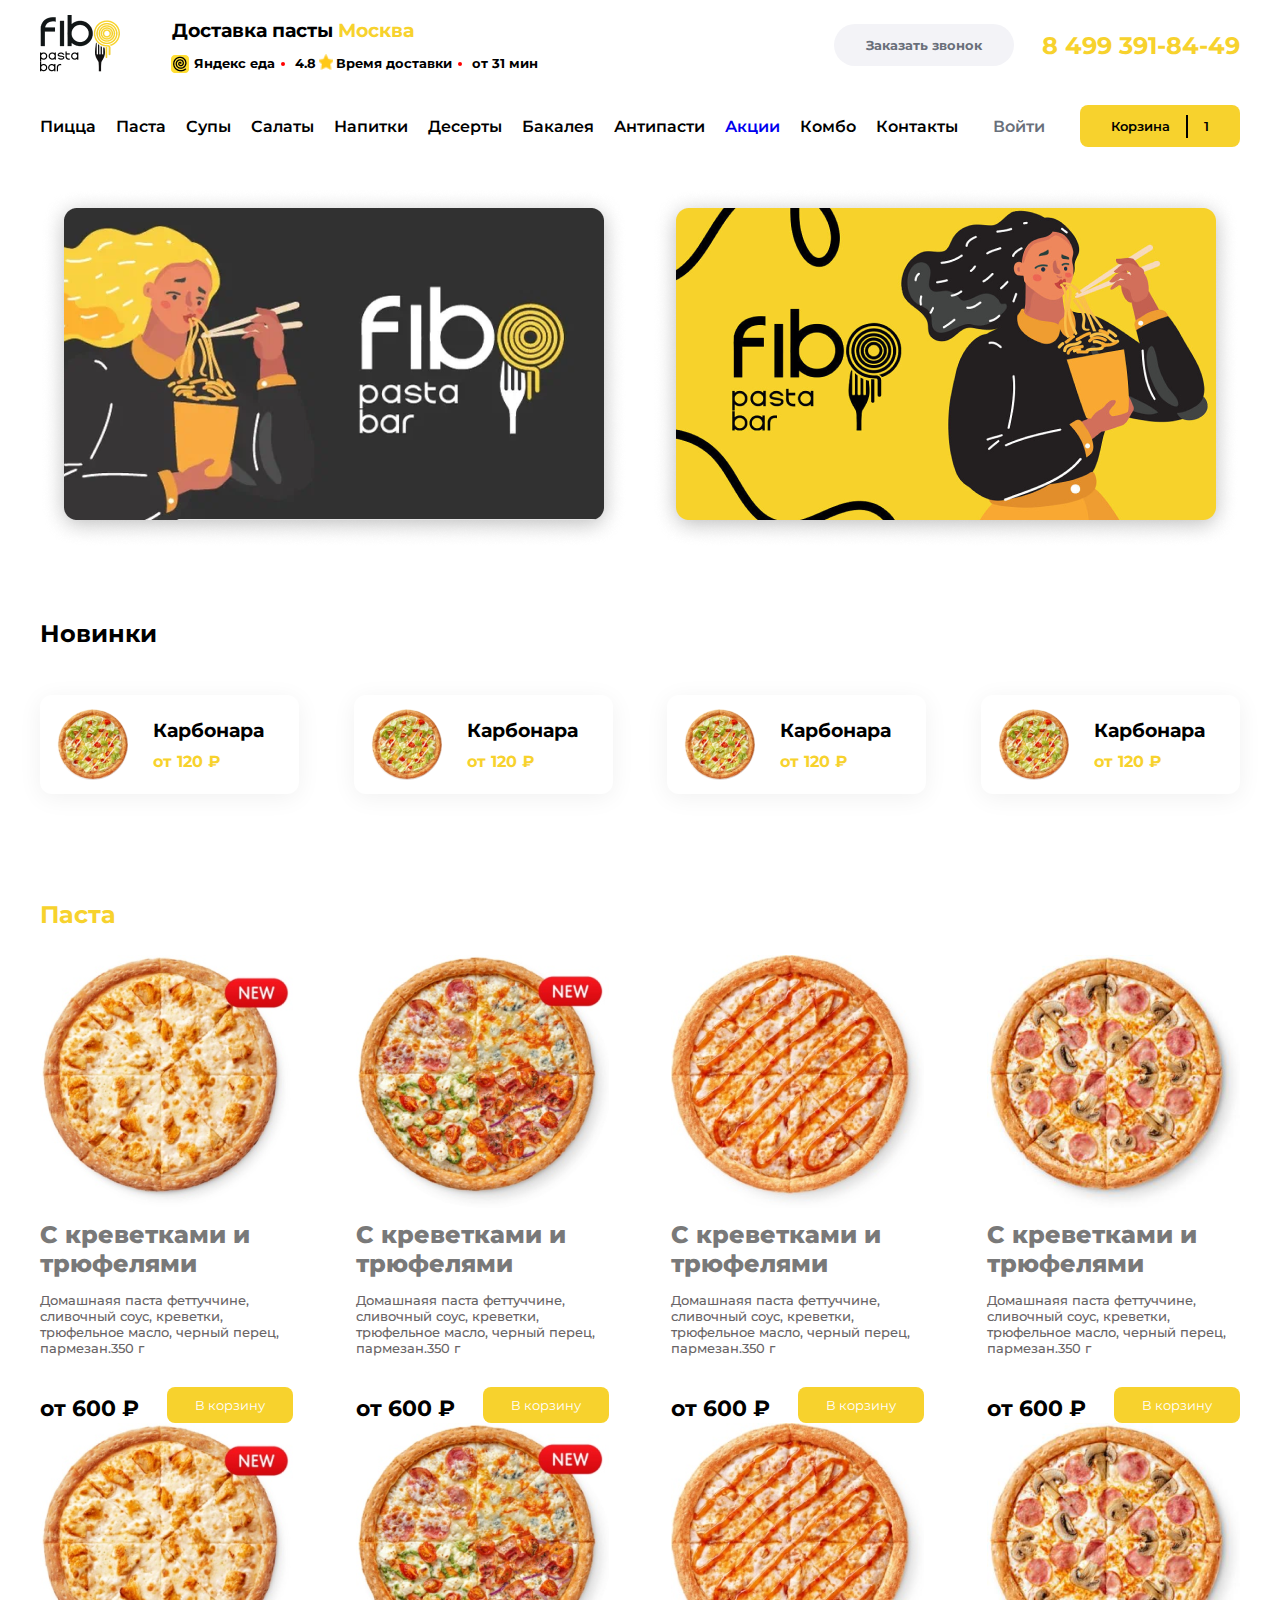
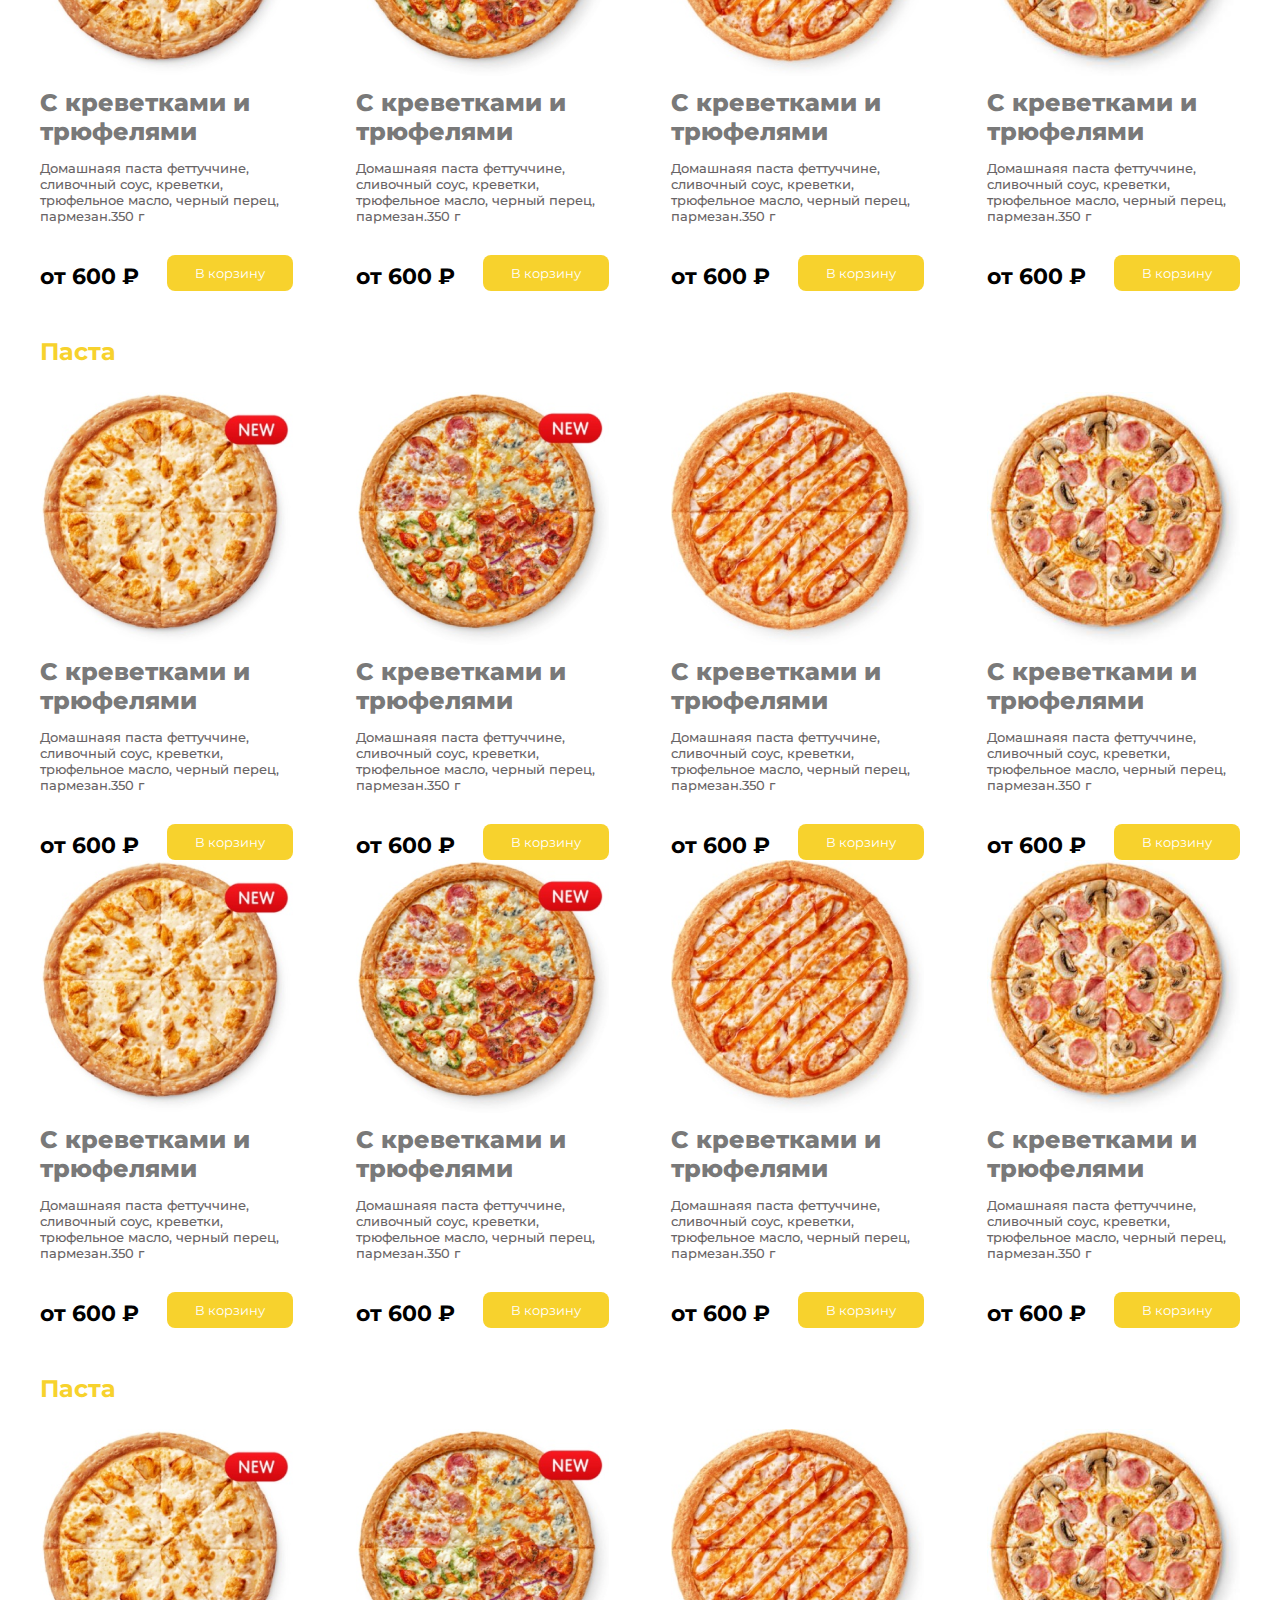
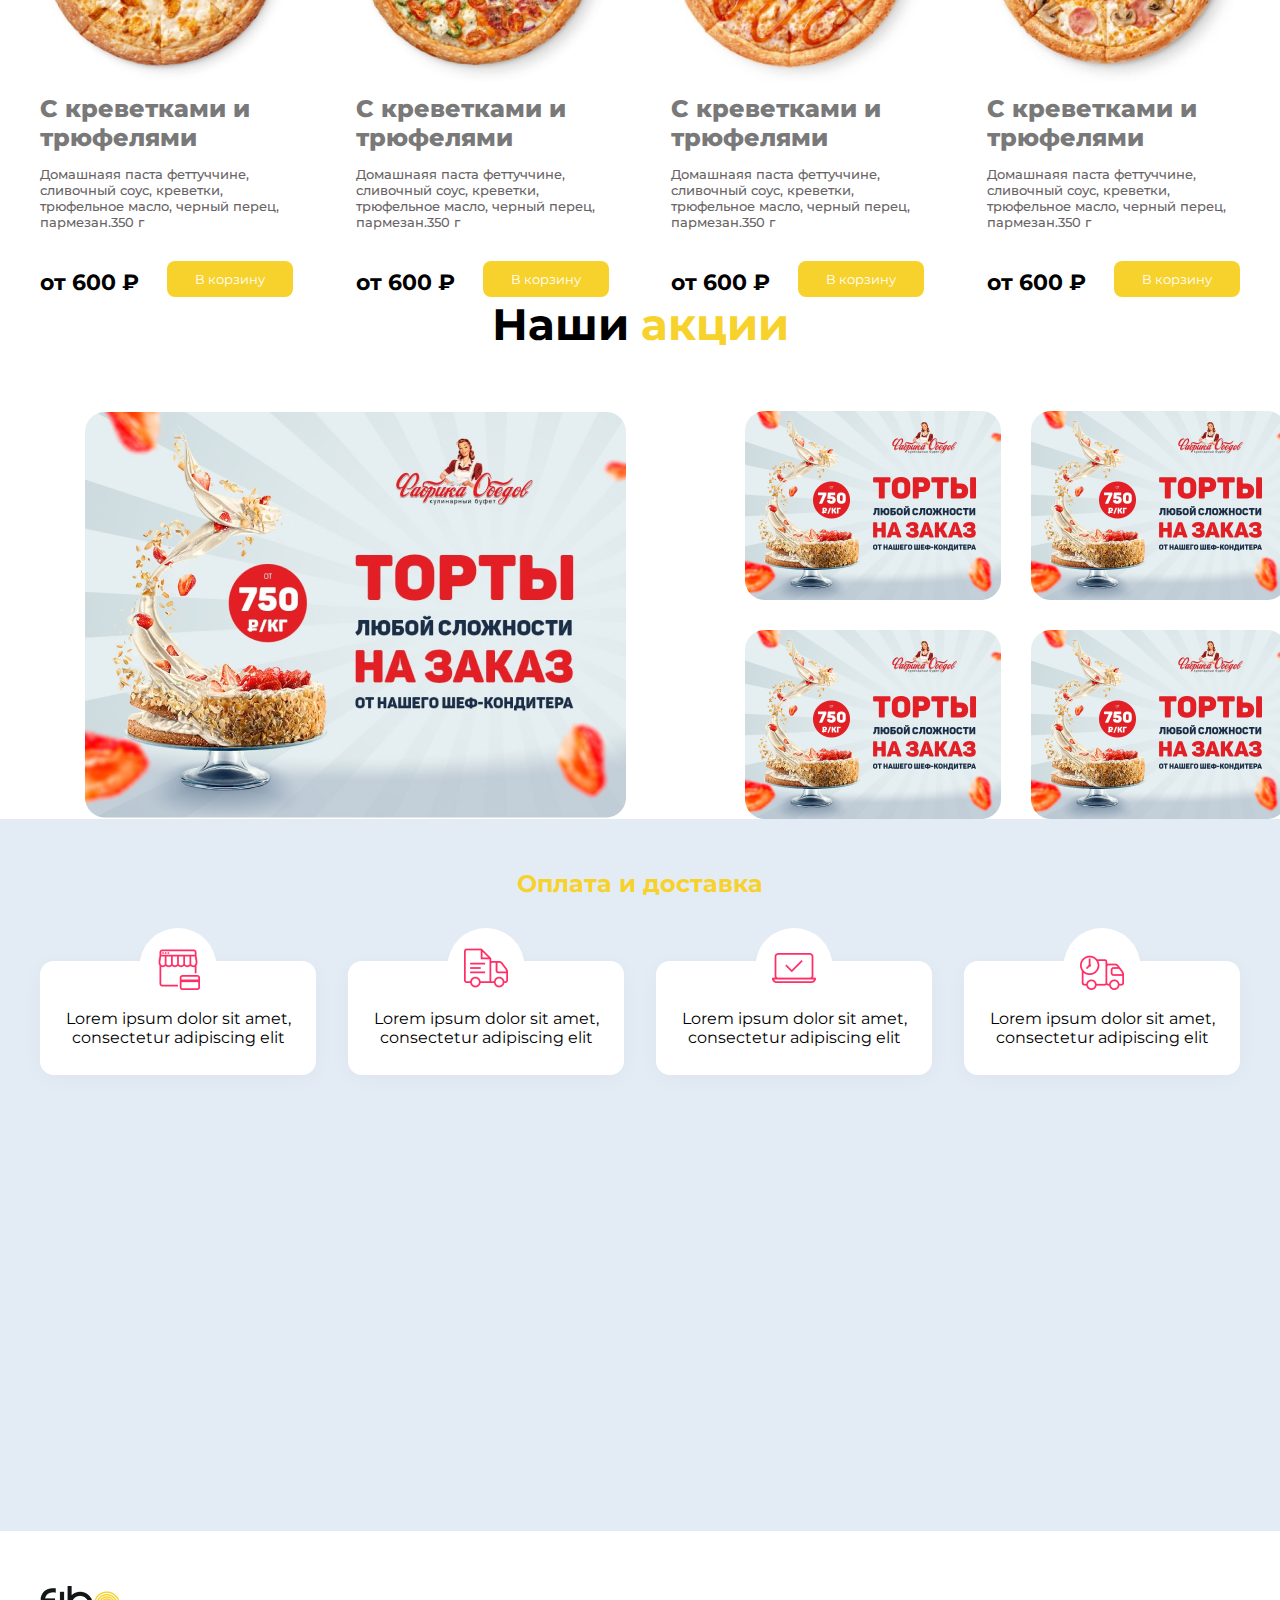
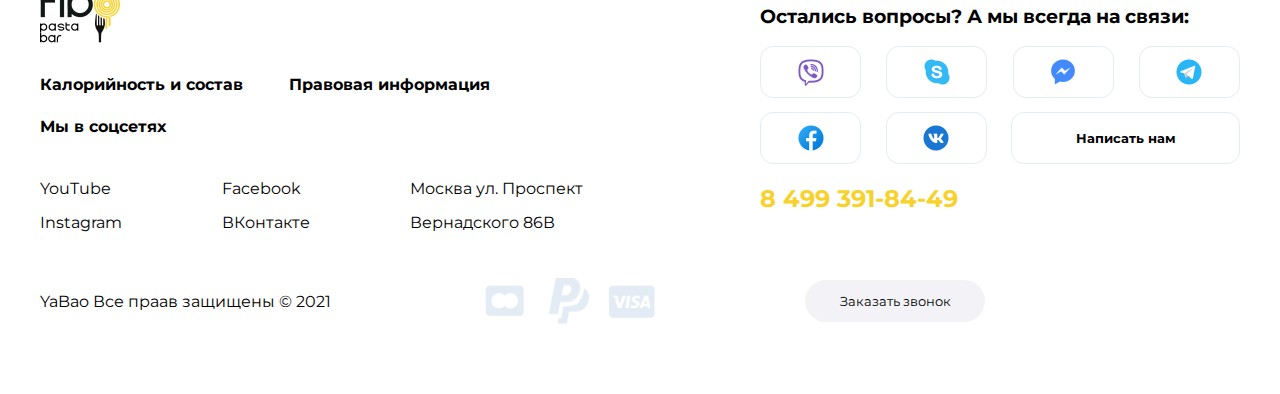
==== commit 1dab2c24: "cart input s buttonom" ====
--- a/index.html
+++ b/index.html
@@ -42,17 +42,12 @@
                 <li>Десерты</li>
                 <li>Бакалея</li>
                 <li>Антипасти</li>
-                <li>
-                    <a href="./akccii.html">Акции</a>
-                </li>
+                <li><a href="/akccii.html" style="text-decoration: none;">Акции</a></li>
                 <li>Комбо</li>
                 <li>Контакты</li>
             </ul>
             <p>Войти</p>
-            <button>
-                <a href="./cart.html">Корзина</a>
-                <span class="header__one">1</span>
-            </button>
+            <button>Корзина <span class="header__one">1</span></button>
         </div>
     </div>
 </header>
--- a/style/style.css
+++ b/style/style.css
@@ -5,6 +5,11 @@
   list-style: none;
   font-family: 'Montserrat', sans-serif;
 }
+
+a{
+  text-decoration: none;
+}
+
 .container {
   width: 1200px;
   margin: 0 auto;
@@ -367,52 +372,3 @@
   padding: 55px 0 70px;
 }
 
-/* CART */
-
-.cart__header {
-  display: flex;
-}
-
-h1,
-h2 {
-  color: #f7d22d;
-}
-
-hr {
-  margin-top: 33px;
-  margin-bottom: 33px;
-  border-radius: 10px;
-  background: #ececf1;
-  box-shadow: 0px 4px 24px 0px rgba(0, 0, 0, 0.06);
-}
-
-.cart__orders__wrapper {
-  display: flex;
-  
-  align-items: center;
-  justify-content: space-between;
-}
-
-.cart__orders {
-  display: flex;
-}
-
-.quantity::before {
-  content: '-';
-  margin-right: 20px;
-}
-
-.quantity::after {
-  content: '+';
-  margin-left: 20px;
-
-}
-
-.button__quantity {
-  border-radius: 8px;
-  background: #f3f3f7;
-  padding: 7px 15px;
-  font-weight: 700;
-    font-size: 25px;
-}
-/* CART */
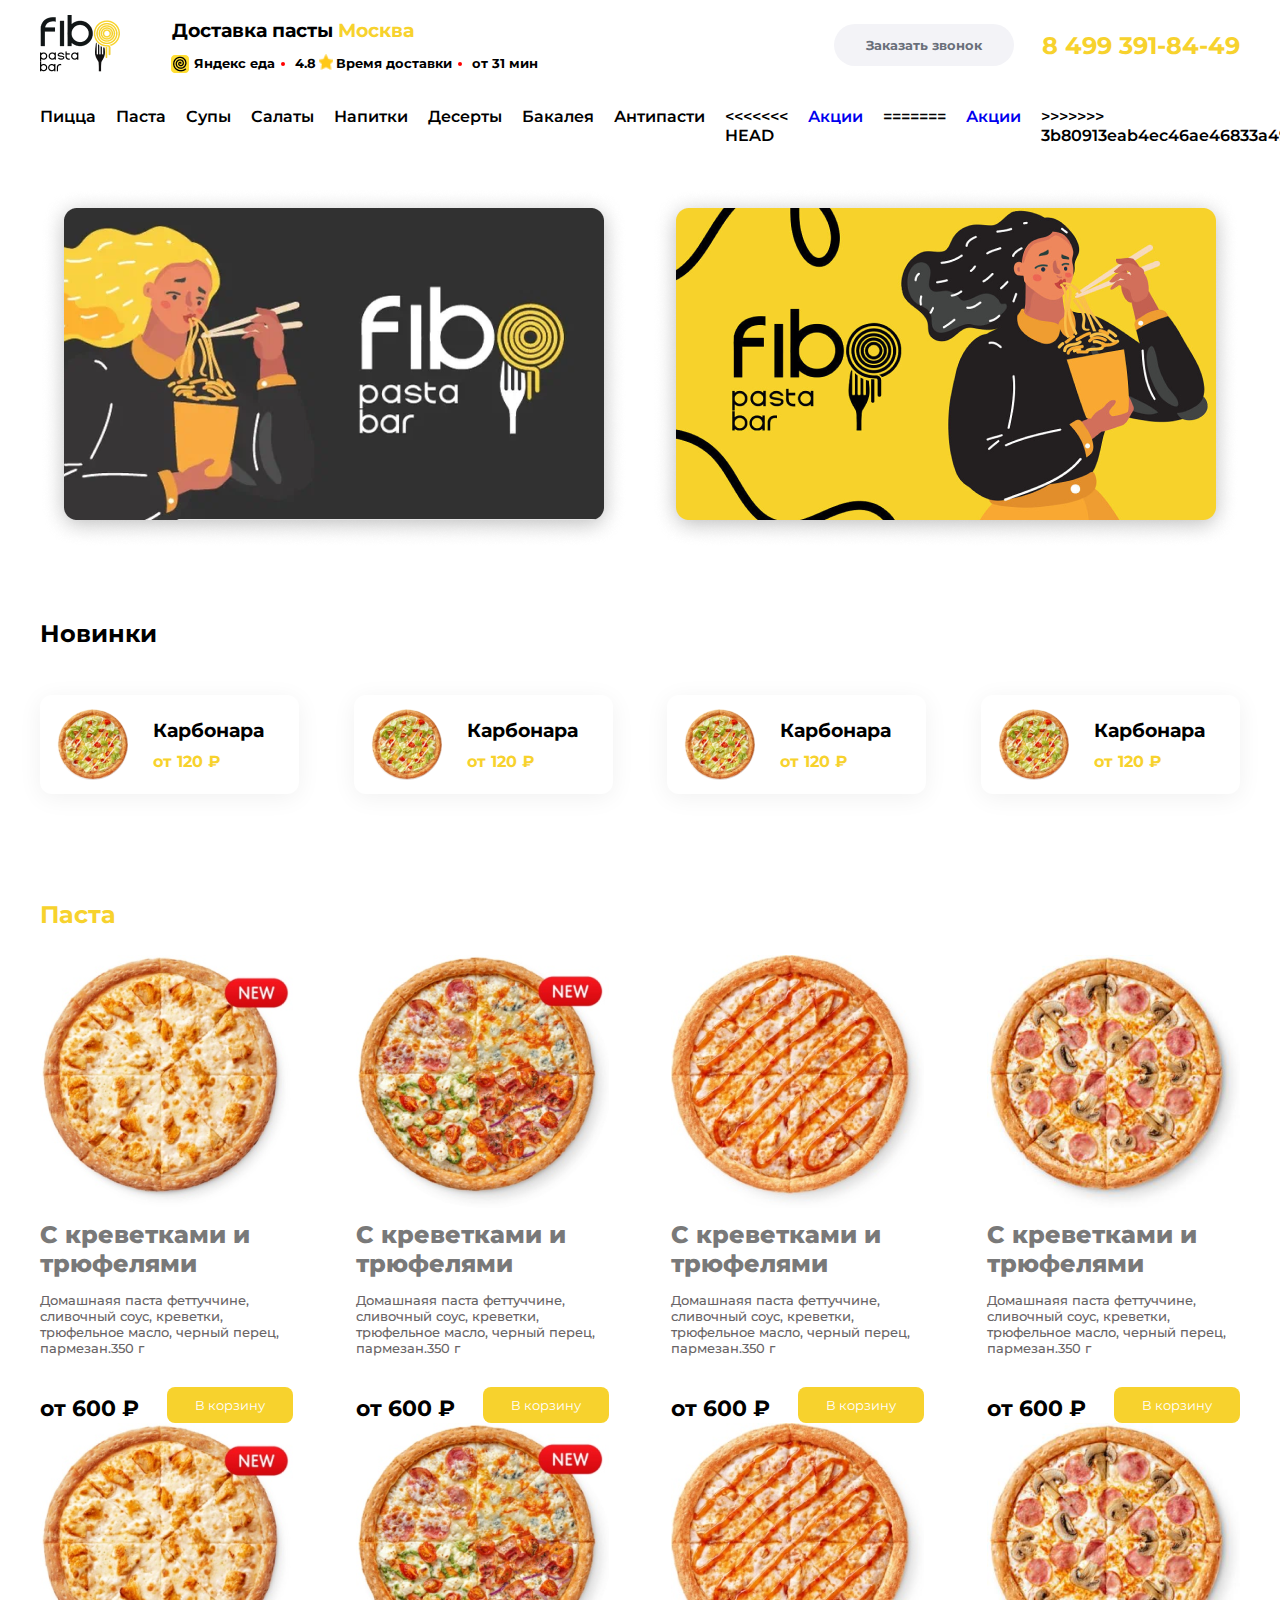
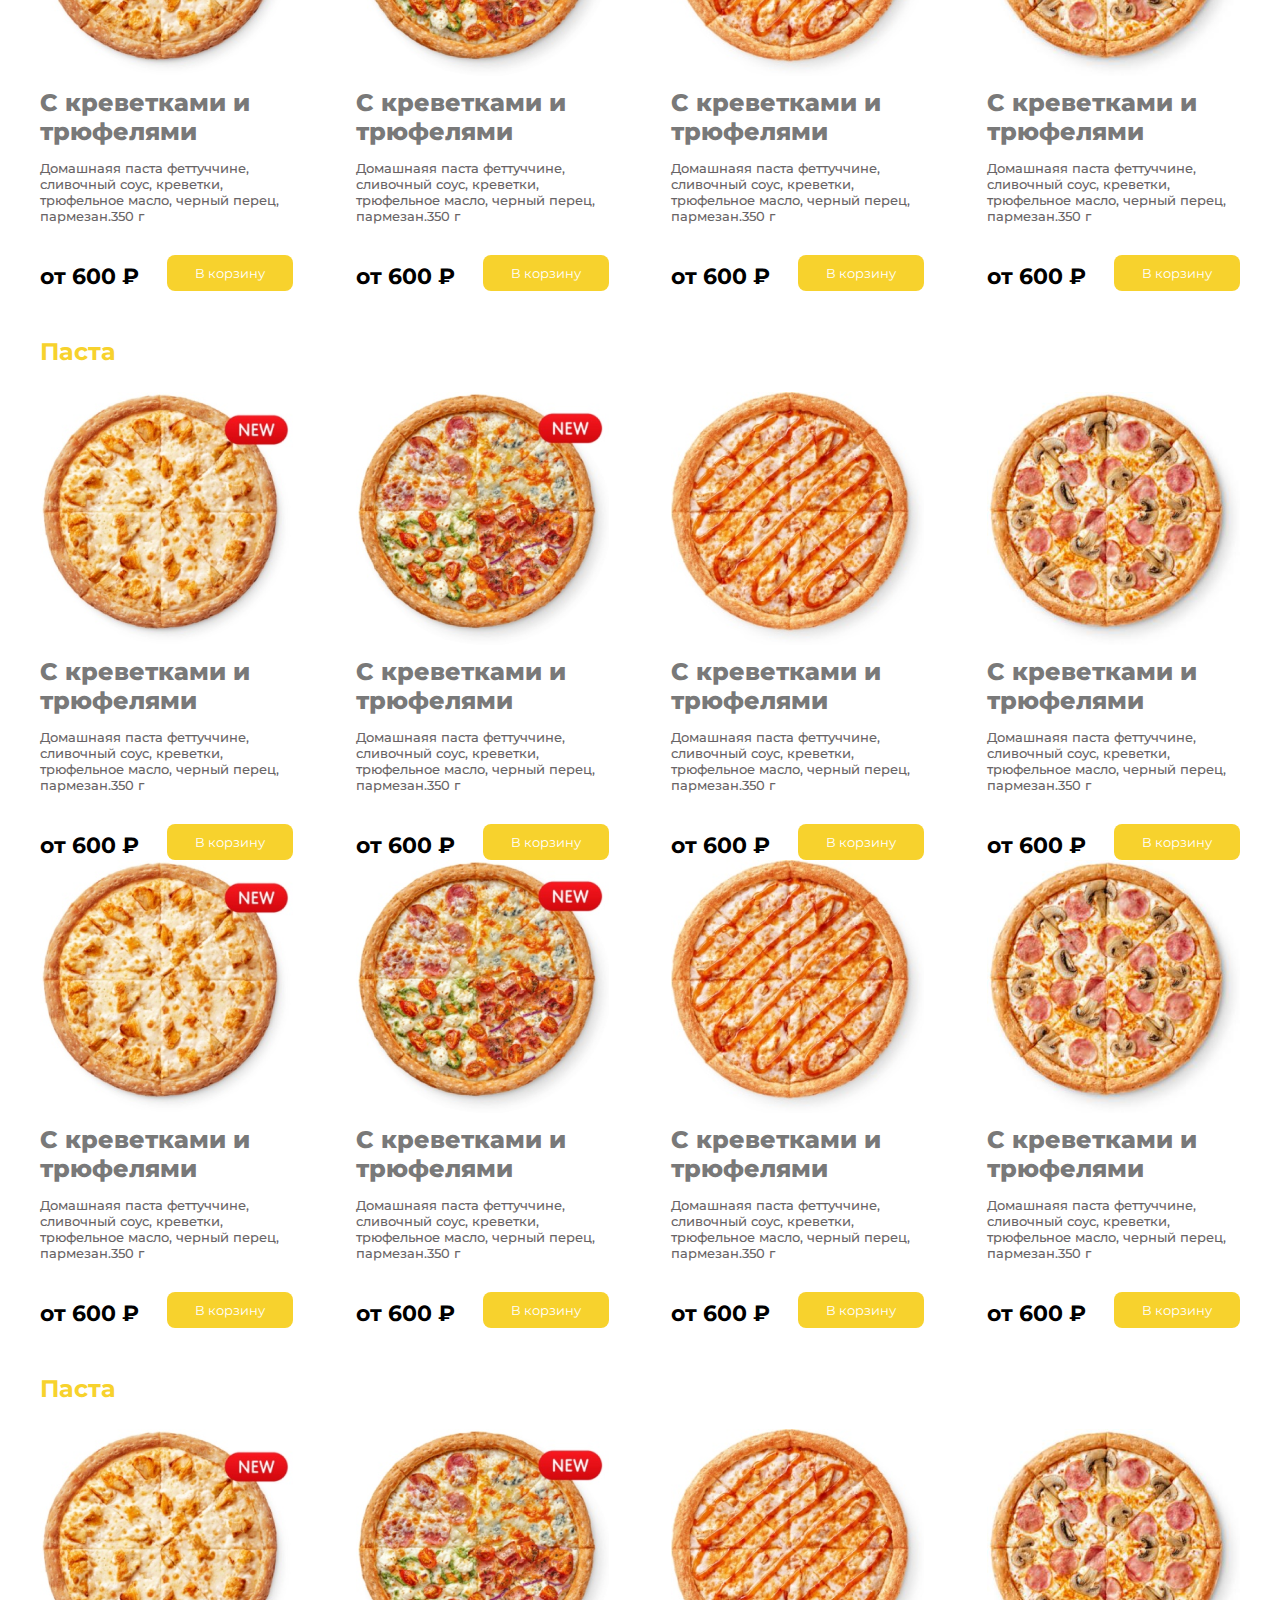
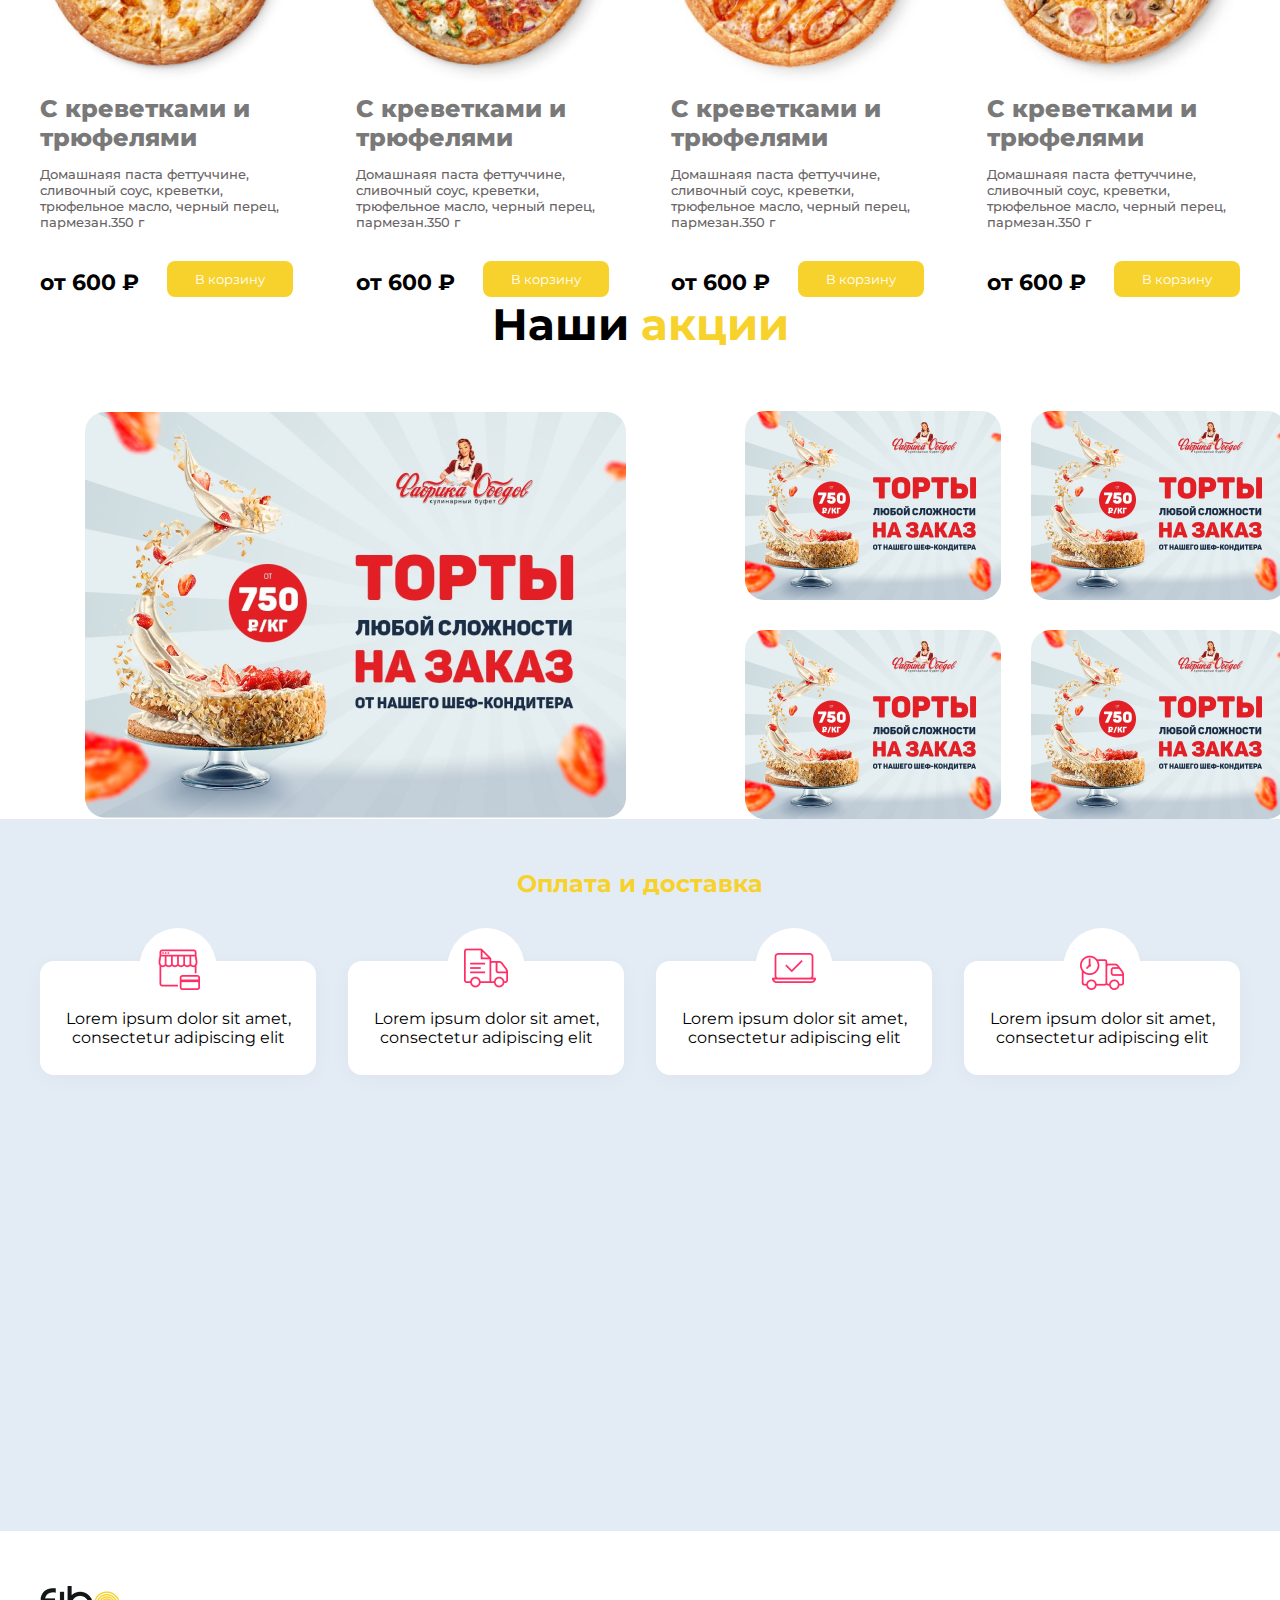
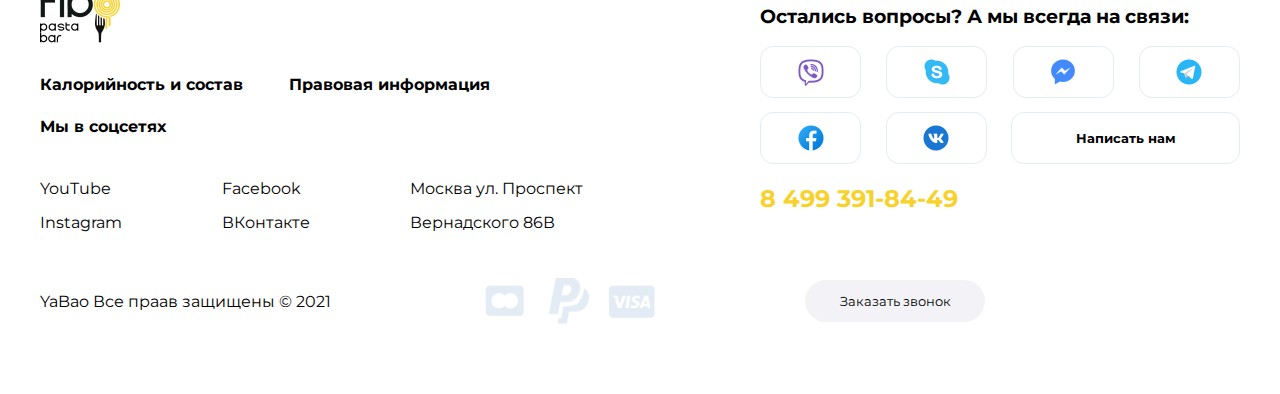
==== commit 538d5ddc: "cart input s buttonom" ====
--- a/index.html
+++ b/index.html
@@ -42,12 +42,21 @@
                 <li>Десерты</li>
                 <li>Бакалея</li>
                 <li>Антипасти</li>
+<<<<<<< HEAD
                 <li><a href="/akccii.html" style="text-decoration: none;">Акции</a></li>
+=======
+                <li>
+                    <a href="./akccii.html">Акции</a>
+                </li>
+>>>>>>> 3b80913eab4ec46ae46833a49200d1a5fa0a5386
                 <li>Комбо</li>
                 <li>Контакты</li>
             </ul>
             <p>Войти</p>
-            <button>Корзина <span class="header__one">1</span></button>
+            <button>
+                <a href="./cart.html">Корзина</a>
+                <span class="header__one">1</span>
+            </button>
         </div>
     </div>
 </header>
